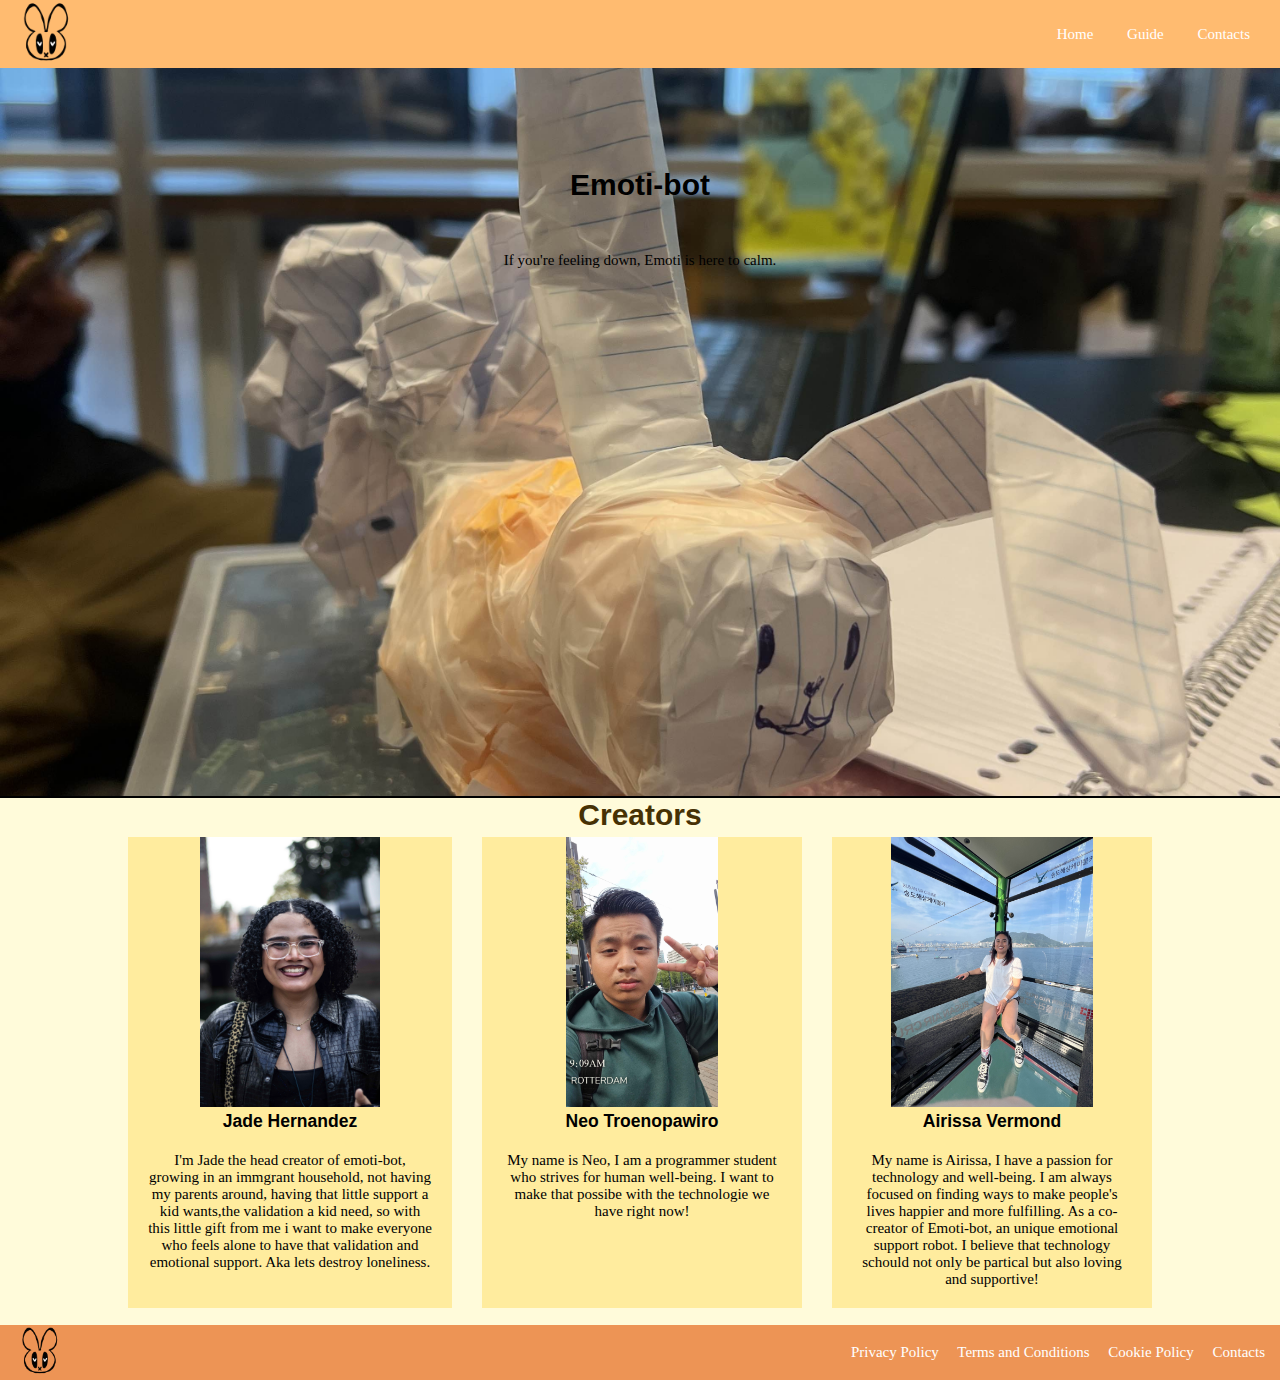
==== index.html @ bec4d9c9 "bestanden toegevoegd" ====
<!DOCTYPE html>
<html lang="en">

<head>
    <meta charset="UTF-8">
    <meta name="viewport" content="width=device-width, initial-scale=1.0">
    <title>Emoti-bot</title>
    <link rel="stylesheet" href="./CSS/style.css">

</head>

<body>
    <nav>
        <div class="logo">
            <img src="img/logo.png" alt="logo">
        </div>
        <div class="links">
            <a href="index.html">Home</a>
            <a href="guide.html">Guide</a>
            <a href="contacts.html">Contacts</a>
        </div>
    </nav>

    <header id="header-index">
        <h1> Emoti-bot </h1>
        <p> If you're feeling down, Emoti is here to calm. </p>
    </header>

    <main>

        <h2> Creators</h2>

        <section class="creators">

            <div class="articles">
                <div class="creator-img">
                    <img src="img/Jade.jpg" alt="Jade">
                </div>
                <div class="creator-h3">
                    <h3>Jade Hernandez</h3>
                </div>
                <div class="ceator-p">
                    <p>
                        I'm Jade the head creator of emoti-bot, growing in an immgrant household, not having my parents
                        around, having that little support a kid wants,the validation a kid need, so with this little
                        gift from
                        me i want to make everyone who feels alone to have that validation and emotional support. Aka
                        lets destroy loneliness.
                    </p>
                </div>
            </div>


            <div class="articles">

                <div class="creator-img">
                    <img src="img/Neo2.jpg" alt="Neo">
                </div>
                <div class="creator-h3">
                    <h3> Neo Troenopawiro</h3>
                </div>
                <div class="ceator-p">
                    <p> My name is Neo, I am a programmer student who strives for human well-being. I want to make that
                        possibe
                        with
                        the technologie we have right now!
                    </p>
                </div>

            </div>

            <div class="articles">
                <div class="creator-img">
                    <img src="img/Airissa-foto.jpg" alt="Airissa">
                </div>
                <div class="creator-h3">
                    <h3> Airissa Vermond</h3>
                </div>
                <div class="ceator-p">
                    <p> My name is Airissa, I have a passion for technology and well-being. I am always focused on
                        finding
                        ways
                        to
                        make people's lives happier and more fulfilling. As a co-creator of Emoti-bot, an unique
                        emotional
                        support
                        robot. I believe that technology schould not only be partical but also loving and supportive!
                    </p>
                </div>
            </div>
        </section>

    </main>
    <br> <!--  kan met padding of margin -->
    <footer>
        <div class="logo">
            <img src="img/logo.png" alt="logo">
        </div>
        <div class="links">
            <a href="privacy">Privacy Policy</a>
            <a href="Terms">Terms and Conditions</a>
            <a href="cookie">Cookie Policy</a>
            <a href="contacts">Contacts</a>
        </div>


    </footer>
</body>

</html>
---- CSS/style.css ----
@import url('https://fonts.googleapis.com/css2?family=Lilita+One&display=swap');

* {
    /* outline: 2px solid red; */
    margin: 0px;
    /* padding: 0; */
    box-sizing: border-box;
}

html {
    font-size: 15px;
}

body {
    background-color: #FFFBDA;
}

nav {
    /* img {} */
    display: flex;
}

.logo {
    flex: 1;
    margin-left: 15px;
}

nav img {
    width: 5vw;
}

nav a {
    text-decoration: none;
    color: white;
    margin: 0 30px 0 0;
}

.links {
    align-content: center;
}

h1,
h2,
h3 {
    font-family: lalita system-ui, -apple-system, BlinkMacSystemFont, 'Segoe UI', Roboto, Oxygen, Ubuntu, Cantarell, 'Open Sans', 'Helvetica Neue', sans-serif;
}

h2 {
    display: flex;
    justify-content: center;
    margin-bottom: 5px;
}

#set-up {
    display: flex;
    justify-content: center;
    /* border-bottom: 2px solid black; */
}

nav {
    background-color: #FFBB70;
}

#header-index {
    display: flex;
    flex-direction: column;
    align-items: center;
    gap: 50px;
    padding: 100px 200px;
    border-bottom: 2px solid black;
    min-height: calc(90vh - 80px);
    background-image: url(../img/prototyope.jpg);
    background-repeat: no-repeat;
    background-size: cover;
    background-position: center;
    /* max-height: 50vh;
    max-width: 80vw ; */
}
#header-thankyou {
    display: flex;
    flex-direction: column;
    align-items: center;
    gap: 50px;
    padding: 100px 200px;
    border-bottom: 2px solid black;
    min-height: calc(90vh - 80px);
    background-image: url(../img/robot2.jpg);
    background-repeat: no-repeat;
    background-size: cover;
    background-position: center;
}

#header-guide {
    display: flex;
    flex-direction: column;
    align-items: center;
    gap: 50px;
    padding: 100px 200px;
    border-bottom: 2px solid black;
    min-height: calc(80vh - 80px);
    background-image: url(../img/storybord.jpg);
    background-repeat: no-repeat;
    background-size: cover;
    background-position: center;
}

#header-contacts {
    background-color: #FFEC9E;
    display: flex;
    flex-direction: column;
    align-items: center;
    gap: 50px;
    padding: 100px 200px;
    border-bottom: 2px solid black;
    min-height: calc(5vh - 50px);
    background-image: url(../img/logo.png);
    background-repeat: no-repeat;
    background-size: cover;
    background-position: center;
}

.creators {
    display: flex;
    width: 80vw;
    margin: 0 auto;
    text-align: center;
    gap: 30px;
}

.articles {
    min-width: 25vw;
    background-color: #FFEC9E;
}

.ceator-p {
    padding: 20px;
}

main {
    display: flex;
    flex-direction: column;
}

main img {
    width: 100%;
    height: 30vh;
    object-fit: contain
}

footer {
    background-color: #ED9455;
    display: flex;
}

footer img {
    width: 4vw;
}

footer a {
    margin-right: 15px;
    text-decoration: none;
    color: white;

}

/* CSS jade form*/
h2 {
    font-size: 2rem;
    color: rgb(70, 49, 4);
}

input,
select {
    padding: 0.6vh 3vw;
    font-size: 1rem;
    text-align: left;
    margin-left: 0;
}

select {
    padding: 0.6vh 3vw;
    font-size: 1rem;
}

.form-header {
    display: flex;
    flex-direction: column;
    justify-content: center;
    align-items: center;
    padding: 10vh 0 10vh 0;
}

form {
    display: flex;
    flex-direction: column;
    align-items: center;
}

.form {
    display: flex;
    flex-direction: column;
    min-width: 60vw;
    margin: 4vh 0 8vh 0;
}

.form-row {
    display: flex;
    gap: 0.5vw;
    margin-top: 1vh;
    align-content: stretch;
}

.form-row-email {
    display: flex;
    flex-direction: column;
}

.form-column-last {
    display: flex;
    flex-direction: column;
    align-items: start;
    gap: 1vh;
    margin-top: 1vh;
}

.form-column {
    display: flex;
    flex-direction: column;
    align-items: stretch;
    flex-grow: calc(1);
    gap: 1vh;
}

#message {
    padding-bottom: 10vh;
}

.form-button {
    display: flex; 
    align-self: center;
    margin: 3vh 0;
}

#form-button {
    padding: 1vh 20vw;
    color: rgb(21, 8, 41);
    border: solid;
    border-color: rgb(178, 104, 54);
    border-width: 2px;
    border-radius: 6px;
    background-color: transparent;
}

.form-button:hover {
    background-color: rgb(218, 139, 30);
    color: rgb(22, 13, 2);
    border: solid;
    border-color: transparent;
    border-width: 2px;
    border-radius: 6px;
    cursor: pointer;
}

/* @media jade */

@media (width <=800px) {

    .form {

        min-width: 90vw;

    }

    .form-row {
        display: flex;
        flex-direction: column;
        gap: 0.5vw;
        justify-content: space-between;
        margin-top: 1vh;

    }

    .header-p {
        max-width: 60vh;
    }


}

@media (orientation: portrait) {


    .form {

        min-width: 90vw;

    }

    .form-row {
        display: flex;
        flex-direction: column;
        gap: 0.5vw;
        justify-content: space-between;
        margin-top: 1vh;

    }

    .header-p {
        max-width: 60vh;
    }

}
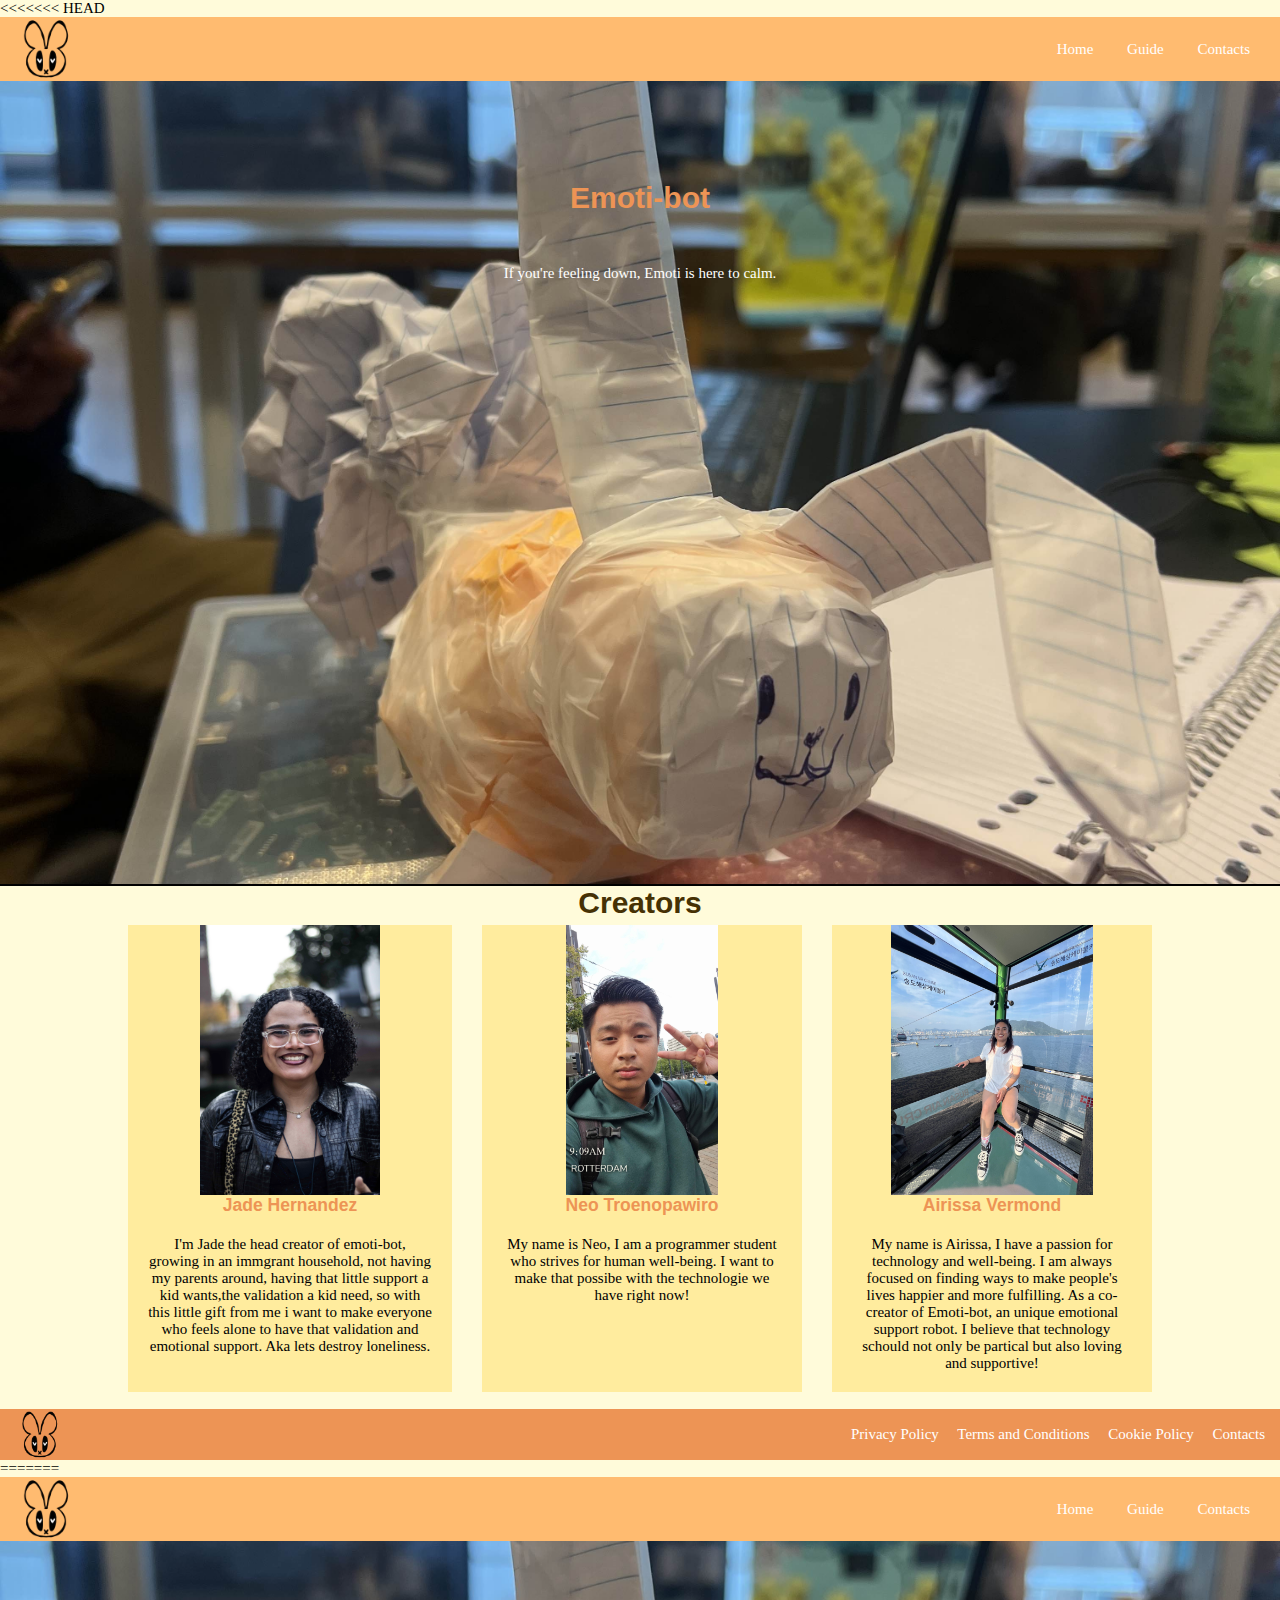
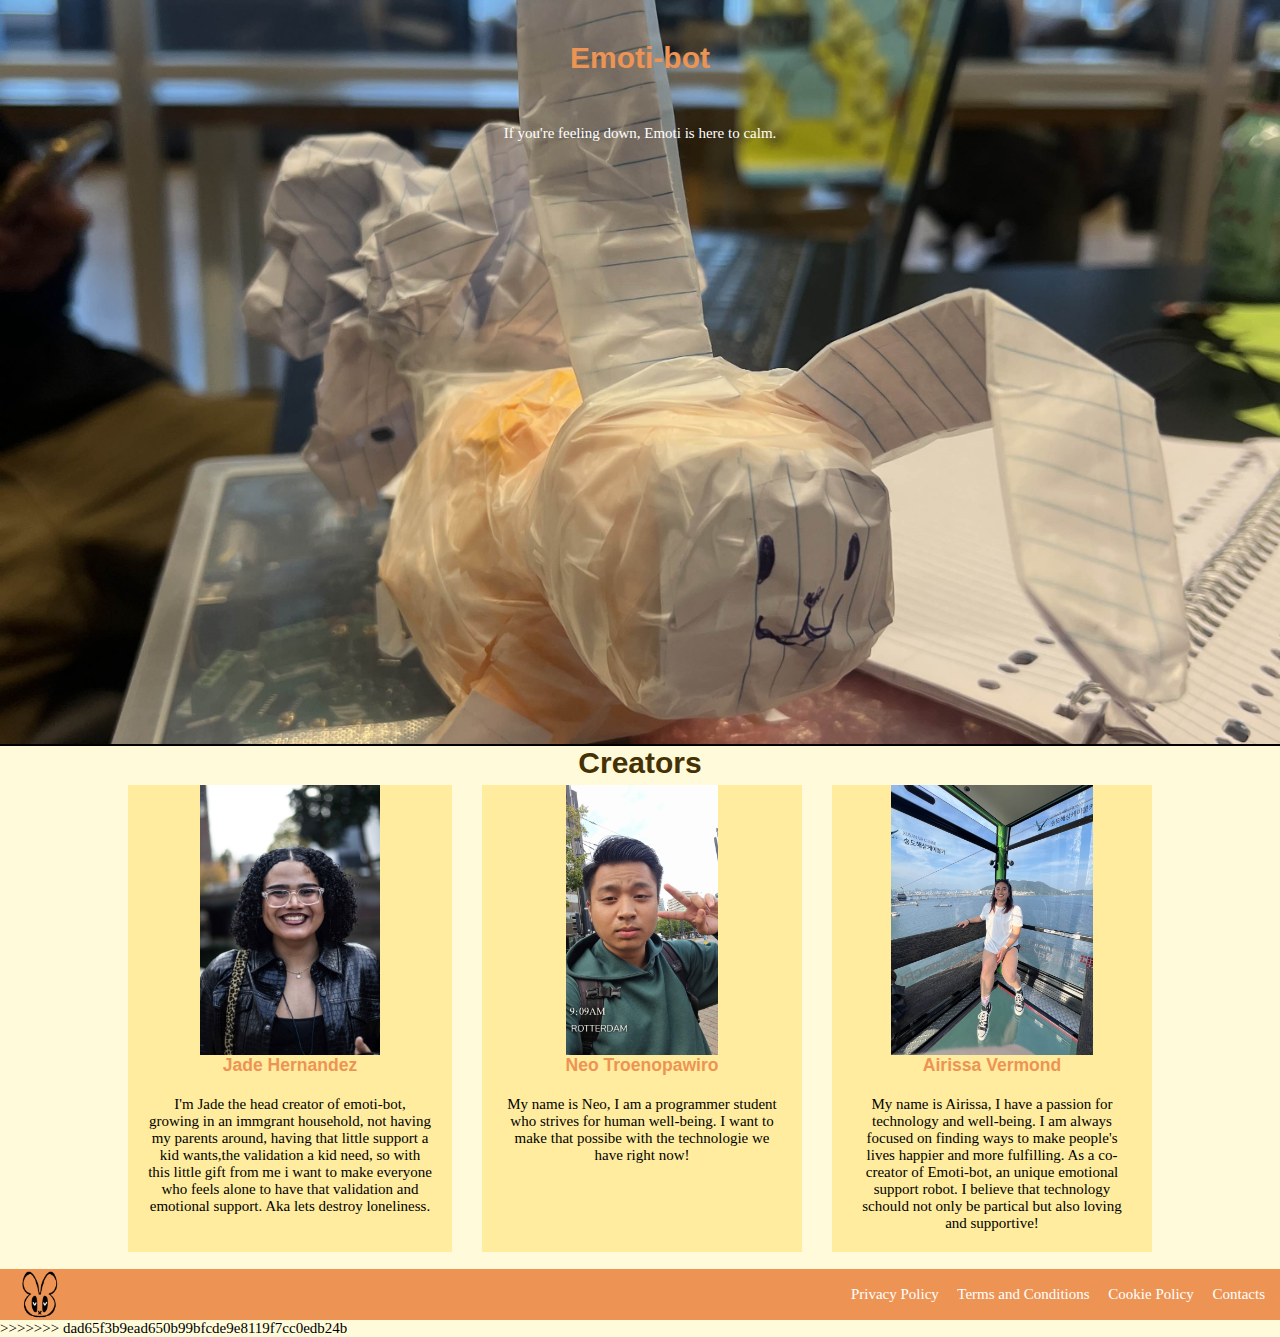
==== commit 8a9ccefc: "bestanden toegevoegd" ====
--- a/index.html
+++ b/index.html
@@ -1,3 +1,4 @@
+<<<<<<< HEAD
 <!DOCTYPE html>
 <html lang="en">
 
@@ -107,4 +108,115 @@
     </footer>
 </body>
 
+=======
+<!DOCTYPE html>
+<html lang="en">
+
+<head>
+    <meta charset="UTF-8">
+    <meta name="viewport" content="width=device-width, initial-scale=1.0">
+    <title>Emoti-bot</title>
+    <link rel="stylesheet" href="./CSS/style.css">
+
+</head>
+
+<body>
+    <nav>
+        <div class="logo">
+            <img src="img/logo.png" alt="logo">
+        </div>
+        <div class="links">
+            <a href="index.html">Home</a>
+            <a href="guide.html">Guide</a>
+            <a href="contacts.html">Contacts</a>
+        </div>
+    </nav>
+
+    <header id="header-index">
+        <h1> Emoti-bot </h1>
+        <p> If you're feeling down, Emoti is here to calm. </p>
+    </header>
+
+    <main>
+
+        <h2> Creators</h2>
+
+        <section class="creators">
+
+            <div class="articles">
+                <div class="creator-img">
+                    <img src="img/Jade.jpg" alt="Jade">
+                </div>
+                <div class="creator-h3">
+                    <h3>Jade Hernandez</h3>
+                </div>
+                <div class="ceator-p">
+                    <p>
+                        I'm Jade the head creator of emoti-bot, growing in an immgrant household, not having my parents
+                        around, having that little support a kid wants,the validation a kid need, so with this little
+                        gift from
+                        me i want to make everyone who feels alone to have that validation and emotional support. Aka
+                        lets destroy loneliness.
+                    </p>
+                </div>
+            </div>
+
+
+            <div class="articles">
+
+                <div class="creator-img">
+                    <img src="img/Neo2.jpg" alt="Neo">
+                </div>
+                <div class="creator-h3">
+                    <h3> Neo Troenopawiro</h3>
+                </div>
+                <div class="ceator-p">
+                    <p> My name is Neo, I am a programmer student who strives for human well-being. I want to make that
+                        possibe
+                        with
+                        the technologie we have right now!
+                    </p>
+                </div>
+
+            </div>
+
+            <div class="articles">
+                <div class="creator-img">
+                    <img src="img/Airissa-foto.jpg" alt="Airissa">
+                </div>
+                <div class="creator-h3">
+                    <h3> Airissa Vermond</h3>
+                </div>
+                <div class="ceator-p">
+                    <p> My name is Airissa, I have a passion for technology and well-being. I am always focused on
+                        finding
+                        ways
+                        to
+                        make people's lives happier and more fulfilling. As a co-creator of Emoti-bot, an unique
+                        emotional
+                        support
+                        robot. I believe that technology schould not only be partical but also loving and supportive!
+                    </p>
+                </div>
+            </div>
+        </section>
+
+    </main>
+    <br> <!--  kan met padding of margin -->
+    <footer>
+        <div class="logo">
+            <img src="img/logo.png" alt="logo">
+        </div>
+        <div class="links">
+            <a href="privacy">Privacy Policy</a>
+            <a href="Terms">Terms and Conditions</a>
+            <a href="cookie">Cookie Policy</a>
+            <a href="contacts">Contacts</a>
+        </div>
+
+
+    </footer>
+</body>
+
+>>>>>>> dad65f3b9ead650b99bfcde9e8119f7cc0edb24b
 </html>--- a/CSS/style.css
+++ b/CSS/style.css
@@ -1,312 +1,315 @@
-@import url('https://fonts.googleapis.com/css2?family=Lilita+One&display=swap');
-
-* {
-    /* outline: 2px solid red; */
-    margin: 0px;
-    /* padding: 0; */
-    box-sizing: border-box;
-}
-
-html {
-    font-size: 15px;
-}
-
-body {
-    background-color: #FFFBDA;
-}
-
-nav {
-    /* img {} */
-    display: flex;
-}
-
-.logo {
-    flex: 1;
-    margin-left: 15px;
-}
-
-nav img {
-    width: 5vw;
-}
-
-nav a {
-    text-decoration: none;
-    color: white;
-    margin: 0 30px 0 0;
-}
-
-.links {
-    align-content: center;
-}
-
-h1,
-h2,
-h3 {
-    font-family: lalita system-ui, -apple-system, BlinkMacSystemFont, 'Segoe UI', Roboto, Oxygen, Ubuntu, Cantarell, 'Open Sans', 'Helvetica Neue', sans-serif;
-}
-
-h2 {
-    display: flex;
-    justify-content: center;
-    margin-bottom: 5px;
-}
-
-#set-up {
-    display: flex;
-    justify-content: center;
-    /* border-bottom: 2px solid black; */
-}
-
-nav {
-    background-color: #FFBB70;
-}
-
-#header-index {
-    display: flex;
-    flex-direction: column;
-    align-items: center;
-    gap: 50px;
-    padding: 100px 200px;
-    border-bottom: 2px solid black;
-    min-height: calc(90vh - 80px);
-    background-image: url(../img/prototyope.jpg);
-    background-repeat: no-repeat;
-    background-size: cover;
-    background-position: center;
-    /* max-height: 50vh;
-    max-width: 80vw ; */
-}
-#header-thankyou {
-    display: flex;
-    flex-direction: column;
-    align-items: center;
-    gap: 50px;
-    padding: 100px 200px;
-    border-bottom: 2px solid black;
-    min-height: calc(90vh - 80px);
-    background-image: url(../img/robot2.jpg);
-    background-repeat: no-repeat;
-    background-size: cover;
-    background-position: center;
-}
-
-#header-guide {
-    display: flex;
-    flex-direction: column;
-    align-items: center;
-    gap: 50px;
-    padding: 100px 200px;
-    border-bottom: 2px solid black;
-    min-height: calc(80vh - 80px);
-    background-image: url(../img/storybord.jpg);
-    background-repeat: no-repeat;
-    background-size: cover;
-    background-position: center;
-}
-
-#header-contacts {
-    background-color: #FFEC9E;
-    display: flex;
-    flex-direction: column;
-    align-items: center;
-    gap: 50px;
-    padding: 100px 200px;
-    border-bottom: 2px solid black;
-    min-height: calc(5vh - 50px);
-    background-image: url(../img/logo.png);
-    background-repeat: no-repeat;
-    background-size: cover;
-    background-position: center;
-}
-
-.creators {
-    display: flex;
-    width: 80vw;
-    margin: 0 auto;
-    text-align: center;
-    gap: 30px;
-}
-
-.articles {
-    min-width: 25vw;
-    background-color: #FFEC9E;
-}
-
-.ceator-p {
-    padding: 20px;
-}
-
-main {
-    display: flex;
-    flex-direction: column;
-}
-
-main img {
-    width: 100%;
-    height: 30vh;
-    object-fit: contain
-}
-
-footer {
-    background-color: #ED9455;
-    display: flex;
-}
-
-footer img {
-    width: 4vw;
-}
-
-footer a {
-    margin-right: 15px;
-    text-decoration: none;
-    color: white;
-
-}
-
-/* CSS jade form*/
-h2 {
-    font-size: 2rem;
-    color: rgb(70, 49, 4);
-}
-
-input,
-select {
-    padding: 0.6vh 3vw;
-    font-size: 1rem;
-    text-align: left;
-    margin-left: 0;
-}
-
-select {
-    padding: 0.6vh 3vw;
-    font-size: 1rem;
-}
-
-.form-header {
-    display: flex;
-    flex-direction: column;
-    justify-content: center;
-    align-items: center;
-    padding: 10vh 0 10vh 0;
-}
-
-form {
-    display: flex;
-    flex-direction: column;
-    align-items: center;
-}
-
-.form {
-    display: flex;
-    flex-direction: column;
-    min-width: 60vw;
-    margin: 4vh 0 8vh 0;
-}
-
-.form-row {
-    display: flex;
-    gap: 0.5vw;
-    margin-top: 1vh;
-    align-content: stretch;
-}
-
-.form-row-email {
-    display: flex;
-    flex-direction: column;
-}
-
-.form-column-last {
-    display: flex;
-    flex-direction: column;
-    align-items: start;
-    gap: 1vh;
-    margin-top: 1vh;
-}
-
-.form-column {
-    display: flex;
-    flex-direction: column;
-    align-items: stretch;
-    flex-grow: calc(1);
-    gap: 1vh;
-}
-
-#message {
-    padding-bottom: 10vh;
-}
-
-.form-button {
-    display: flex; 
-    align-self: center;
-    margin: 3vh 0;
-}
-
-#form-button {
-    padding: 1vh 20vw;
-    color: rgb(21, 8, 41);
-    border: solid;
-    border-color: rgb(178, 104, 54);
-    border-width: 2px;
-    border-radius: 6px;
-    background-color: transparent;
-}
-
-.form-button:hover {
-    background-color: rgb(218, 139, 30);
-    color: rgb(22, 13, 2);
-    border: solid;
-    border-color: transparent;
-    border-width: 2px;
-    border-radius: 6px;
-    cursor: pointer;
-}
-
-/* @media jade */
-
-@media (width <=800px) {
-
-    .form {
-
-        min-width: 90vw;
-
-    }
-
-    .form-row {
-        display: flex;
-        flex-direction: column;
-        gap: 0.5vw;
-        justify-content: space-between;
-        margin-top: 1vh;
-
-    }
-
-    .header-p {
-        max-width: 60vh;
-    }
-
-
-}
-
-@media (orientation: portrait) {
-
-
-    .form {
-
-        min-width: 90vw;
-
-    }
-
-    .form-row {
-        display: flex;
-        flex-direction: column;
-        gap: 0.5vw;
-        justify-content: space-between;
-        margin-top: 1vh;
-
-    }
-
-    .header-p {
-        max-width: 60vh;
-    }
-
+
+* {
+    /* outline: 2px solid red; */
+    margin: 0px;
+    /* padding: 0; */
+    box-sizing: border-box;
+}
+
+html {
+    font-size: 15px;
+}
+
+body {
+    background-color: #FFFBDA;
+}
+
+nav {
+    /* img {} */
+    display: flex;
+}
+
+.logo {
+    flex: 1;
+    margin-left: 15px;
+}
+
+nav img {
+    width: 5vw;
+}
+
+nav a {
+    text-decoration: none;
+    color: white;
+    margin: 0 30px 0 0;
+}
+
+.links {
+    align-content: center;
+}
+
+h1,
+h2,
+h3 {
+    color: #ED9455;
+    font-family:'Trebuchet MS', 'Lucida Sans Unicode', 'Lucida Grande', 'Lucida Sans', Arial, sans-serif;
+}
+
+h2 {
+    display: flex;
+    justify-content: center;
+    margin-bottom: 5px;
+}
+
+
+#set-up {
+    display: flex;
+    justify-content: center;
+    /* border-bottom: 2px solid black; */
+}
+
+nav {
+    background-color: #FFBB70;
+}
+
+#header-index {
+    display: flex;
+    color: white;
+    flex-direction: column;
+    align-items: center;
+    gap: 50px;
+    padding: 100px 200px;
+    border-bottom: 2px solid black;
+    min-height: calc(90vh - 5px);
+    background-image: url(../img/prototyope.jpg);
+    background-repeat: no-repeat;
+    background-size: cover;
+    background-position: center;
+    /* max-height: 50vh;
+    max-width: 80vw ; */
+}
+#header-thankyou {
+    display: flex;
+    flex-direction: column;
+    align-items: center;
+    gap: 50px;
+    padding: 100px 200px;
+    border-bottom: 2px solid black;
+    min-height: calc(90vh - 80px);
+    background-image: url(../img/robot2.jpg);
+    background-repeat: no-repeat;
+    background-size: cover;
+    background-position: center;
+}
+
+#header-guide {
+    display: flex;
+    flex-direction: column;
+    align-items: center;
+    gap: 50px;
+    padding: 100px 200px;
+    border-bottom: 2px solid black;
+    min-height: calc(80vh - 80px);
+    background-image: url(../img/storybord.jpg);
+    background-repeat: no-repeat;
+    background-size: cover;
+    background-position: center;
+}
+
+#header-contacts {
+    background-color: #FFEC9E;
+    display: flex;
+    flex-direction: column;
+    align-items: center;
+    gap: 50px;
+    padding: 100px 200px;
+    border-bottom: 2px solid black;
+    min-height: calc(5vh - 50px);
+    background-image: url(../img/logo.png);
+    background-repeat: no-repeat;
+    background-size: cover;
+    background-position: center;
+}
+
+.creators {
+    display: flex;
+    width: 80vw;
+    margin: 0 auto;
+    text-align: center;
+    gap: 30px;
+}
+
+.articles {
+    min-width: 25vw;
+    background-color: #FFEC9E;
+}
+
+.ceator-p {
+    padding: 20px;
+}
+
+main {
+    display: flex;
+    flex-direction: column;
+}
+
+main img {
+    width: 100%;
+    height: 30vh;
+    object-fit: contain
+}
+
+footer {
+    background-color: #ED9455;
+    display: flex;
+}
+
+footer img {
+    width: 4vw;
+}
+
+footer a {
+    margin-right: 15px;
+    text-decoration: none;
+    color: white;
+
+}
+
+/* CSS jade form*/
+h2 {
+    font-size: 2rem;
+    color: rgb(70, 49, 4);
+}
+
+input,
+select {
+    padding: 0.6vh 3vw;
+    font-size: 1rem;
+    text-align: left;
+    margin-left: 0;
+}
+
+select {
+    padding: 0.6vh 3vw;
+    font-size: 1rem;
+}
+
+.form-header {
+    display: flex;
+    flex-direction: column;
+    justify-content: center;
+    align-items: center;
+    padding: 10vh 0 10vh 0;
+}
+
+form {
+    display: flex;
+    flex-direction: column;
+    align-items: center;
+}
+
+.form {
+    display: flex;
+    flex-direction: column;
+    min-width: 60vw;
+    margin: 4vh 0 8vh 0;
+}
+
+.form-row {
+    display: flex;
+    gap: 0.5vw;
+    margin-top: 1vh;
+    align-content: stretch;
+}
+
+.form-row-email {
+    display: flex;
+    flex-direction: column;
+}
+
+.form-column-last {
+    display: flex;
+    flex-direction: column;
+    align-items: start;
+    gap: 1vh;
+    margin-top: 1vh;
+}
+
+.form-column {
+    display: flex;
+    flex-direction: column;
+    align-items: stretch;
+    flex-grow: calc(1);
+    gap: 1vh;
+}
+
+#message {
+    padding-bottom: 10vh;
+}
+
+.form-button {
+    display: flex; 
+    display: flex; 
+    align-self: center;
+    margin: 3vh 0;
+}
+
+#form-button {
+    padding: 1vh 20vw;
+    color: rgb(21, 8, 41);
+    border: solid;
+    border-color: rgb(178, 104, 54);
+    border-width: 2px;
+    border-radius: 6px;
+    background-color: transparent;
+}
+
+.form-button:hover {
+    background-color: rgb(218, 139, 30);
+    color: rgb(22, 13, 2);
+    border: solid;
+    border-color: transparent;
+    border-width: 2px;
+    border-radius: 6px;
+    cursor: pointer;
+}
+
+/* @media jade */
+
+@media (width <=800px) {
+
+    .form {
+        min-width: 90vw;
+
+    }
+
+    .form-row {
+        display: flex;
+        flex-direction: column;
+        gap: 0.5vw;
+        justify-content: space-between;
+        margin-top: 1vh;
+
+    }
+
+    .header-p {
+        max-width: 60vh;
+
+    }
+
+
+}
+
+@media (orientation: portrait) {
+
+
+    .form {
+        min-width: 90vw;
+
+    }
+
+    .form-row {
+        display: flex;
+        flex-direction: column;
+        gap: 0.5vw;
+        justify-content: space-between;
+        margin-top: 1vh;
+
+    }
+
+    .header-p {
+        max-width: 60vh;
+
+    }
+
 }--- a/CSS/style.css
+++ b/CSS/style.css
@@ -1,312 +1,315 @@
-@import url('https://fonts.googleapis.com/css2?family=Lilita+One&display=swap');
-
-* {
-    /* outline: 2px solid red; */
-    margin: 0px;
-    /* padding: 0; */
-    box-sizing: border-box;
-}
-
-html {
-    font-size: 15px;
-}
-
-body {
-    background-color: #FFFBDA;
-}
-
-nav {
-    /* img {} */
-    display: flex;
-}
-
-.logo {
-    flex: 1;
-    margin-left: 15px;
-}
-
-nav img {
-    width: 5vw;
-}
-
-nav a {
-    text-decoration: none;
-    color: white;
-    margin: 0 30px 0 0;
-}
-
-.links {
-    align-content: center;
-}
-
-h1,
-h2,
-h3 {
-    font-family: lalita system-ui, -apple-system, BlinkMacSystemFont, 'Segoe UI', Roboto, Oxygen, Ubuntu, Cantarell, 'Open Sans', 'Helvetica Neue', sans-serif;
-}
-
-h2 {
-    display: flex;
-    justify-content: center;
-    margin-bottom: 5px;
-}
-
-#set-up {
-    display: flex;
-    justify-content: center;
-    /* border-bottom: 2px solid black; */
-}
-
-nav {
-    background-color: #FFBB70;
-}
-
-#header-index {
-    display: flex;
-    flex-direction: column;
-    align-items: center;
-    gap: 50px;
-    padding: 100px 200px;
-    border-bottom: 2px solid black;
-    min-height: calc(90vh - 80px);
-    background-image: url(../img/prototyope.jpg);
-    background-repeat: no-repeat;
-    background-size: cover;
-    background-position: center;
-    /* max-height: 50vh;
-    max-width: 80vw ; */
-}
-#header-thankyou {
-    display: flex;
-    flex-direction: column;
-    align-items: center;
-    gap: 50px;
-    padding: 100px 200px;
-    border-bottom: 2px solid black;
-    min-height: calc(90vh - 80px);
-    background-image: url(../img/robot2.jpg);
-    background-repeat: no-repeat;
-    background-size: cover;
-    background-position: center;
-}
-
-#header-guide {
-    display: flex;
-    flex-direction: column;
-    align-items: center;
-    gap: 50px;
-    padding: 100px 200px;
-    border-bottom: 2px solid black;
-    min-height: calc(80vh - 80px);
-    background-image: url(../img/storybord.jpg);
-    background-repeat: no-repeat;
-    background-size: cover;
-    background-position: center;
-}
-
-#header-contacts {
-    background-color: #FFEC9E;
-    display: flex;
-    flex-direction: column;
-    align-items: center;
-    gap: 50px;
-    padding: 100px 200px;
-    border-bottom: 2px solid black;
-    min-height: calc(5vh - 50px);
-    background-image: url(../img/logo.png);
-    background-repeat: no-repeat;
-    background-size: cover;
-    background-position: center;
-}
-
-.creators {
-    display: flex;
-    width: 80vw;
-    margin: 0 auto;
-    text-align: center;
-    gap: 30px;
-}
-
-.articles {
-    min-width: 25vw;
-    background-color: #FFEC9E;
-}
-
-.ceator-p {
-    padding: 20px;
-}
-
-main {
-    display: flex;
-    flex-direction: column;
-}
-
-main img {
-    width: 100%;
-    height: 30vh;
-    object-fit: contain
-}
-
-footer {
-    background-color: #ED9455;
-    display: flex;
-}
-
-footer img {
-    width: 4vw;
-}
-
-footer a {
-    margin-right: 15px;
-    text-decoration: none;
-    color: white;
-
-}
-
-/* CSS jade form*/
-h2 {
-    font-size: 2rem;
-    color: rgb(70, 49, 4);
-}
-
-input,
-select {
-    padding: 0.6vh 3vw;
-    font-size: 1rem;
-    text-align: left;
-    margin-left: 0;
-}
-
-select {
-    padding: 0.6vh 3vw;
-    font-size: 1rem;
-}
-
-.form-header {
-    display: flex;
-    flex-direction: column;
-    justify-content: center;
-    align-items: center;
-    padding: 10vh 0 10vh 0;
-}
-
-form {
-    display: flex;
-    flex-direction: column;
-    align-items: center;
-}
-
-.form {
-    display: flex;
-    flex-direction: column;
-    min-width: 60vw;
-    margin: 4vh 0 8vh 0;
-}
-
-.form-row {
-    display: flex;
-    gap: 0.5vw;
-    margin-top: 1vh;
-    align-content: stretch;
-}
-
-.form-row-email {
-    display: flex;
-    flex-direction: column;
-}
-
-.form-column-last {
-    display: flex;
-    flex-direction: column;
-    align-items: start;
-    gap: 1vh;
-    margin-top: 1vh;
-}
-
-.form-column {
-    display: flex;
-    flex-direction: column;
-    align-items: stretch;
-    flex-grow: calc(1);
-    gap: 1vh;
-}
-
-#message {
-    padding-bottom: 10vh;
-}
-
-.form-button {
-    display: flex; 
-    align-self: center;
-    margin: 3vh 0;
-}
-
-#form-button {
-    padding: 1vh 20vw;
-    color: rgb(21, 8, 41);
-    border: solid;
-    border-color: rgb(178, 104, 54);
-    border-width: 2px;
-    border-radius: 6px;
-    background-color: transparent;
-}
-
-.form-button:hover {
-    background-color: rgb(218, 139, 30);
-    color: rgb(22, 13, 2);
-    border: solid;
-    border-color: transparent;
-    border-width: 2px;
-    border-radius: 6px;
-    cursor: pointer;
-}
-
-/* @media jade */
-
-@media (width <=800px) {
-
-    .form {
-
-        min-width: 90vw;
-
-    }
-
-    .form-row {
-        display: flex;
-        flex-direction: column;
-        gap: 0.5vw;
-        justify-content: space-between;
-        margin-top: 1vh;
-
-    }
-
-    .header-p {
-        max-width: 60vh;
-    }
-
-
-}
-
-@media (orientation: portrait) {
-
-
-    .form {
-
-        min-width: 90vw;
-
-    }
-
-    .form-row {
-        display: flex;
-        flex-direction: column;
-        gap: 0.5vw;
-        justify-content: space-between;
-        margin-top: 1vh;
-
-    }
-
-    .header-p {
-        max-width: 60vh;
-    }
-
+
+* {
+    /* outline: 2px solid red; */
+    margin: 0px;
+    /* padding: 0; */
+    box-sizing: border-box;
+}
+
+html {
+    font-size: 15px;
+}
+
+body {
+    background-color: #FFFBDA;
+}
+
+nav {
+    /* img {} */
+    display: flex;
+}
+
+.logo {
+    flex: 1;
+    margin-left: 15px;
+}
+
+nav img {
+    width: 5vw;
+}
+
+nav a {
+    text-decoration: none;
+    color: white;
+    margin: 0 30px 0 0;
+}
+
+.links {
+    align-content: center;
+}
+
+h1,
+h2,
+h3 {
+    color: #ED9455;
+    font-family:'Trebuchet MS', 'Lucida Sans Unicode', 'Lucida Grande', 'Lucida Sans', Arial, sans-serif;
+}
+
+h2 {
+    display: flex;
+    justify-content: center;
+    margin-bottom: 5px;
+}
+
+
+#set-up {
+    display: flex;
+    justify-content: center;
+    /* border-bottom: 2px solid black; */
+}
+
+nav {
+    background-color: #FFBB70;
+}
+
+#header-index {
+    display: flex;
+    color: white;
+    flex-direction: column;
+    align-items: center;
+    gap: 50px;
+    padding: 100px 200px;
+    border-bottom: 2px solid black;
+    min-height: calc(90vh - 5px);
+    background-image: url(../img/prototyope.jpg);
+    background-repeat: no-repeat;
+    background-size: cover;
+    background-position: center;
+    /* max-height: 50vh;
+    max-width: 80vw ; */
+}
+#header-thankyou {
+    display: flex;
+    flex-direction: column;
+    align-items: center;
+    gap: 50px;
+    padding: 100px 200px;
+    border-bottom: 2px solid black;
+    min-height: calc(90vh - 80px);
+    background-image: url(../img/robot2.jpg);
+    background-repeat: no-repeat;
+    background-size: cover;
+    background-position: center;
+}
+
+#header-guide {
+    display: flex;
+    flex-direction: column;
+    align-items: center;
+    gap: 50px;
+    padding: 100px 200px;
+    border-bottom: 2px solid black;
+    min-height: calc(80vh - 80px);
+    background-image: url(../img/storybord.jpg);
+    background-repeat: no-repeat;
+    background-size: cover;
+    background-position: center;
+}
+
+#header-contacts {
+    background-color: #FFEC9E;
+    display: flex;
+    flex-direction: column;
+    align-items: center;
+    gap: 50px;
+    padding: 100px 200px;
+    border-bottom: 2px solid black;
+    min-height: calc(5vh - 50px);
+    background-image: url(../img/logo.png);
+    background-repeat: no-repeat;
+    background-size: cover;
+    background-position: center;
+}
+
+.creators {
+    display: flex;
+    width: 80vw;
+    margin: 0 auto;
+    text-align: center;
+    gap: 30px;
+}
+
+.articles {
+    min-width: 25vw;
+    background-color: #FFEC9E;
+}
+
+.ceator-p {
+    padding: 20px;
+}
+
+main {
+    display: flex;
+    flex-direction: column;
+}
+
+main img {
+    width: 100%;
+    height: 30vh;
+    object-fit: contain
+}
+
+footer {
+    background-color: #ED9455;
+    display: flex;
+}
+
+footer img {
+    width: 4vw;
+}
+
+footer a {
+    margin-right: 15px;
+    text-decoration: none;
+    color: white;
+
+}
+
+/* CSS jade form*/
+h2 {
+    font-size: 2rem;
+    color: rgb(70, 49, 4);
+}
+
+input,
+select {
+    padding: 0.6vh 3vw;
+    font-size: 1rem;
+    text-align: left;
+    margin-left: 0;
+}
+
+select {
+    padding: 0.6vh 3vw;
+    font-size: 1rem;
+}
+
+.form-header {
+    display: flex;
+    flex-direction: column;
+    justify-content: center;
+    align-items: center;
+    padding: 10vh 0 10vh 0;
+}
+
+form {
+    display: flex;
+    flex-direction: column;
+    align-items: center;
+}
+
+.form {
+    display: flex;
+    flex-direction: column;
+    min-width: 60vw;
+    margin: 4vh 0 8vh 0;
+}
+
+.form-row {
+    display: flex;
+    gap: 0.5vw;
+    margin-top: 1vh;
+    align-content: stretch;
+}
+
+.form-row-email {
+    display: flex;
+    flex-direction: column;
+}
+
+.form-column-last {
+    display: flex;
+    flex-direction: column;
+    align-items: start;
+    gap: 1vh;
+    margin-top: 1vh;
+}
+
+.form-column {
+    display: flex;
+    flex-direction: column;
+    align-items: stretch;
+    flex-grow: calc(1);
+    gap: 1vh;
+}
+
+#message {
+    padding-bottom: 10vh;
+}
+
+.form-button {
+    display: flex; 
+    display: flex; 
+    align-self: center;
+    margin: 3vh 0;
+}
+
+#form-button {
+    padding: 1vh 20vw;
+    color: rgb(21, 8, 41);
+    border: solid;
+    border-color: rgb(178, 104, 54);
+    border-width: 2px;
+    border-radius: 6px;
+    background-color: transparent;
+}
+
+.form-button:hover {
+    background-color: rgb(218, 139, 30);
+    color: rgb(22, 13, 2);
+    border: solid;
+    border-color: transparent;
+    border-width: 2px;
+    border-radius: 6px;
+    cursor: pointer;
+}
+
+/* @media jade */
+
+@media (width <=800px) {
+
+    .form {
+        min-width: 90vw;
+
+    }
+
+    .form-row {
+        display: flex;
+        flex-direction: column;
+        gap: 0.5vw;
+        justify-content: space-between;
+        margin-top: 1vh;
+
+    }
+
+    .header-p {
+        max-width: 60vh;
+
+    }
+
+
+}
+
+@media (orientation: portrait) {
+
+
+    .form {
+        min-width: 90vw;
+
+    }
+
+    .form-row {
+        display: flex;
+        flex-direction: column;
+        gap: 0.5vw;
+        justify-content: space-between;
+        margin-top: 1vh;
+
+    }
+
+    .header-p {
+        max-width: 60vh;
+
+    }
+
 }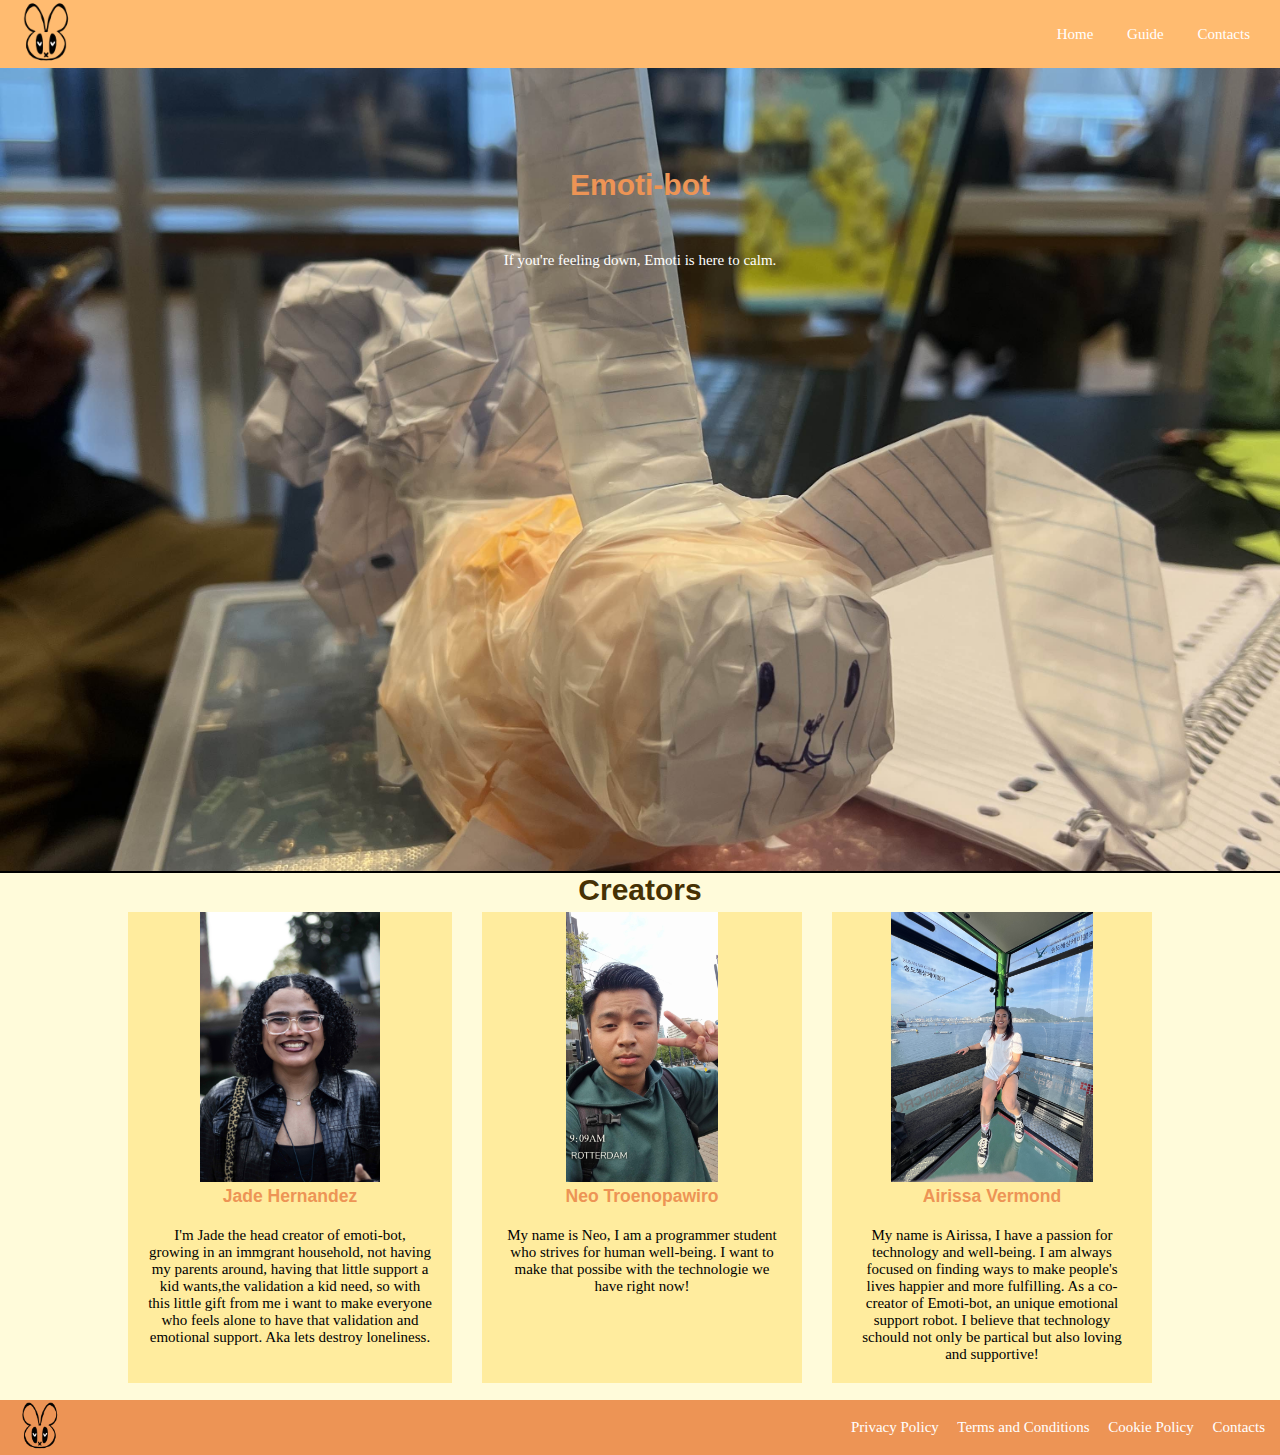
==== commit 9c510178: "betere update dan de vorige, is niet meer dubbel" ====
--- a/index.html
+++ b/index.html
@@ -1,4 +1,3 @@
-<<<<<<< HEAD
 <!DOCTYPE html>
 <html lang="en">
 
@@ -108,115 +107,4 @@
     </footer>
 </body>
 
-=======
-<!DOCTYPE html>
-<html lang="en">
-
-<head>
-    <meta charset="UTF-8">
-    <meta name="viewport" content="width=device-width, initial-scale=1.0">
-    <title>Emoti-bot</title>
-    <link rel="stylesheet" href="./CSS/style.css">
-
-</head>
-
-<body>
-    <nav>
-        <div class="logo">
-            <img src="img/logo.png" alt="logo">
-        </div>
-        <div class="links">
-            <a href="index.html">Home</a>
-            <a href="guide.html">Guide</a>
-            <a href="contacts.html">Contacts</a>
-        </div>
-    </nav>
-
-    <header id="header-index">
-        <h1> Emoti-bot </h1>
-        <p> If you're feeling down, Emoti is here to calm. </p>
-    </header>
-
-    <main>
-
-        <h2> Creators</h2>
-
-        <section class="creators">
-
-            <div class="articles">
-                <div class="creator-img">
-                    <img src="img/Jade.jpg" alt="Jade">
-                </div>
-                <div class="creator-h3">
-                    <h3>Jade Hernandez</h3>
-                </div>
-                <div class="ceator-p">
-                    <p>
-                        I'm Jade the head creator of emoti-bot, growing in an immgrant household, not having my parents
-                        around, having that little support a kid wants,the validation a kid need, so with this little
-                        gift from
-                        me i want to make everyone who feels alone to have that validation and emotional support. Aka
-                        lets destroy loneliness.
-                    </p>
-                </div>
-            </div>
-
-
-            <div class="articles">
-
-                <div class="creator-img">
-                    <img src="img/Neo2.jpg" alt="Neo">
-                </div>
-                <div class="creator-h3">
-                    <h3> Neo Troenopawiro</h3>
-                </div>
-                <div class="ceator-p">
-                    <p> My name is Neo, I am a programmer student who strives for human well-being. I want to make that
-                        possibe
-                        with
-                        the technologie we have right now!
-                    </p>
-                </div>
-
-            </div>
-
-            <div class="articles">
-                <div class="creator-img">
-                    <img src="img/Airissa-foto.jpg" alt="Airissa">
-                </div>
-                <div class="creator-h3">
-                    <h3> Airissa Vermond</h3>
-                </div>
-                <div class="ceator-p">
-                    <p> My name is Airissa, I have a passion for technology and well-being. I am always focused on
-                        finding
-                        ways
-                        to
-                        make people's lives happier and more fulfilling. As a co-creator of Emoti-bot, an unique
-                        emotional
-                        support
-                        robot. I believe that technology schould not only be partical but also loving and supportive!
-                    </p>
-                </div>
-            </div>
-        </section>
-
-    </main>
-    <br> <!--  kan met padding of margin -->
-    <footer>
-        <div class="logo">
-            <img src="img/logo.png" alt="logo">
-        </div>
-        <div class="links">
-            <a href="privacy">Privacy Policy</a>
-            <a href="Terms">Terms and Conditions</a>
-            <a href="cookie">Cookie Policy</a>
-            <a href="contacts">Contacts</a>
-        </div>
-
-
-    </footer>
-</body>
-
->>>>>>> dad65f3b9ead650b99bfcde9e8119f7cc0edb24b
 </html>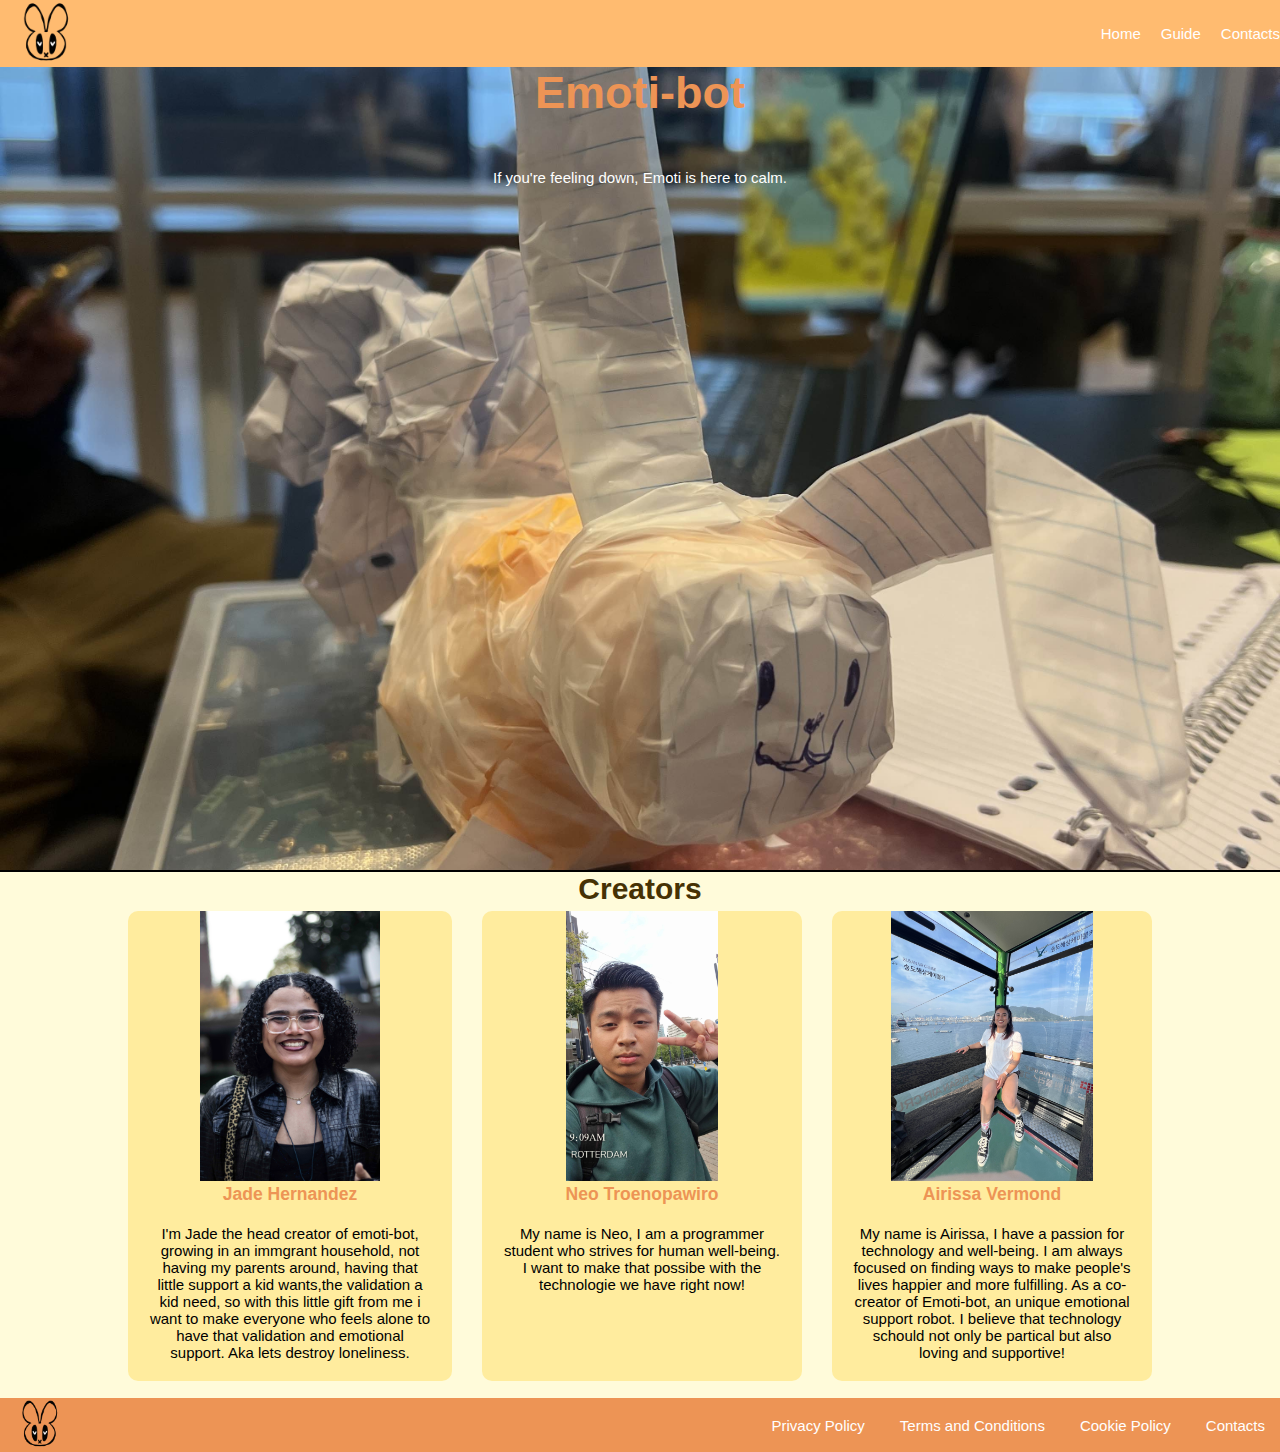
==== commit a7a2b23d: "responsive gemaakt" ====
--- a/index.html
+++ b/index.html
@@ -15,9 +15,15 @@
             <img src="img/logo.png" alt="logo">
         </div>
         <div class="links">
+            <div class="a-center">
             <a href="index.html">Home</a>
+            </div>
+            <div class="a-center">
             <a href="guide.html">Guide</a>
+            </div>
+            <div class="a-center">
             <a href="contacts.html">Contacts</a>
+            </div>
         </div>
     </nav>
 
--- a/CSS/style.css
+++ b/CSS/style.css
@@ -1,4 +1,3 @@
-
 * {
     /* outline: 2px solid red; */
     margin: 0px;
@@ -12,6 +11,7 @@
 
 body {
     background-color: #FFFBDA;
+    font-family: 'Nunito', sans-serif;
 }
 
 nav {
@@ -31,18 +31,95 @@
 nav a {
     text-decoration: none;
     color: white;
-    margin: 0 30px 0 0;
+}
+
+.a-center {
+    display: flex;
+    flex-wrap: no-wrap;
+    align-content: space-between;
 }
 
 .links {
+    display: flex;
+    justify-content: space-between;
     align-content: center;
+    align-items: center;
+    gap: 20px;
+
+}
+
+@media (width <=800px) {
+
+    .a-links {
+        display: flex;
+        align-self: center;
+    }
+
+    .logo {
+        align-content: center;
+        margin-top: 10px;
+    }
+
+    .a-center {
+        background-color: #d28d43;
+        border: 2px solid #a56b2d;
+        width: 100vw;
+        height: 4vh;
+        display: flex;
+        justify-content: center;
+
+
+    }
+
+    nav {
+        img {
+            width: 20vw;
+            justify-content: center;
+        }
+
+        /* a {
+            background-color: #db630c;
+            width: 70vw;
+            } */
+        height: 60vw;
+        display: flex;
+        flex-direction: column;
+        align-items: center;
+        font-size: 2rem;
+    }
+
+    .links {
+        /* gap: 15px; */
+        display: flex;
+        flex-direction: column;
+        align-items: center;
+
+    }
+
+    header {
+       
+        display: flex;
+        /* align-items: stretch; */
+        justify-content: center;
+    }
+  
+
+}
+
+h1 {
+    font-size: 3rem;
+}
+
+h2,
+h3 {
+    font-size: 2, 5rem;
 }
 
 h1,
 h2,
 h3 {
     color: #ED9455;
-    font-family:'Trebuchet MS', 'Lucida Sans Unicode', 'Lucida Grande', 'Lucida Sans', Arial, sans-serif;
+    font-family: 'Poppins', sans-serif;
 }
 
 h2 {
@@ -68,7 +145,8 @@
     flex-direction: column;
     align-items: center;
     gap: 50px;
-    padding: 100px 200px;
+    align-content: center;
+    /* padding: 100px 200px; */
     border-bottom: 2px solid black;
     min-height: calc(90vh - 5px);
     background-image: url(../img/prototyope.jpg);
@@ -78,12 +156,13 @@
     /* max-height: 50vh;
     max-width: 80vw ; */
 }
+
 #header-thankyou {
     display: flex;
     flex-direction: column;
     align-items: center;
     gap: 50px;
-    padding: 100px 200px;
+    /* padding: 100px 200px; */
     border-bottom: 2px solid black;
     min-height: calc(90vh - 80px);
     background-image: url(../img/robot2.jpg);
@@ -107,6 +186,10 @@
 }
 
 #header-contacts {
+    p {
+        color: #ED9455;
+    }
+
     background-color: #FFEC9E;
     display: flex;
     flex-direction: column;
@@ -127,17 +210,69 @@
     margin: 0 auto;
     text-align: center;
     gap: 30px;
+
+}
+
+@media (max-width: 768px) {
+    .creators {
+        flex-direction: column;
+        align-items: center;
+        width: 90vw;
+    }
 }
 
 .articles {
     min-width: 25vw;
     background-color: #FFEC9E;
+
+}
+
+article img {
+    border-radius: 5px;
 }
 
 .ceator-p {
     padding: 20px;
 }
 
+/*  transition  */
+.articles {
+    min-width: 25vw;
+    background-color: #FFEC9E;
+    transition: transform 0.3s ease, box-shadow 0.3s ease;
+    /* Voeg een zachte randradius toe */
+    border-radius: 10px;
+}
+
+/* Hover-effect op creators */
+.articles:hover {
+    transform: scale(1.05);
+    /* Vergroot lichtjes bij hover */
+    box-shadow: 0 4px 15px rgba(0, 0, 0, 0.2);
+    /* Voeg schaduw toe */
+}
+
+/* Extra styling voor afbeelding bij hover */
+.articles:hover .creator-img img {
+    transform: scale(1);
+    /* Zoom-in effect op afbeelding */
+    transition: transform 0.3s ease;
+    /* Zorgt ervoor dat het effect soepel is */
+}
+
+/* Zorg ervoor dat de tekst niet te dichtbij de randen komt */
+.ceator-p {
+    padding: 20px;
+    transition: color 0.3s ease;
+}
+
+/* Kleurverandering van de tekst bij hover */
+.articles:hover .ceator-p p {
+    color: #ED9455;
+    /* Verander de tekstkleur bij hover */
+}
+
+/*  */
 main {
     display: flex;
     flex-direction: column;
@@ -238,8 +373,8 @@
 }
 
 .form-button {
-    display: flex; 
-    display: flex; 
+    display: flex;
+    display: flex;
     align-self: center;
     margin: 3vh 0;
 }
@@ -267,7 +402,6 @@
 /* @media jade */
 
 @media (width <=800px) {
-
     .form {
         min-width: 90vw;
 
@@ -287,11 +421,9 @@
 
     }
 
-
 }
 
 @media (orientation: portrait) {
-
 
     .form {
         min-width: 90vw;
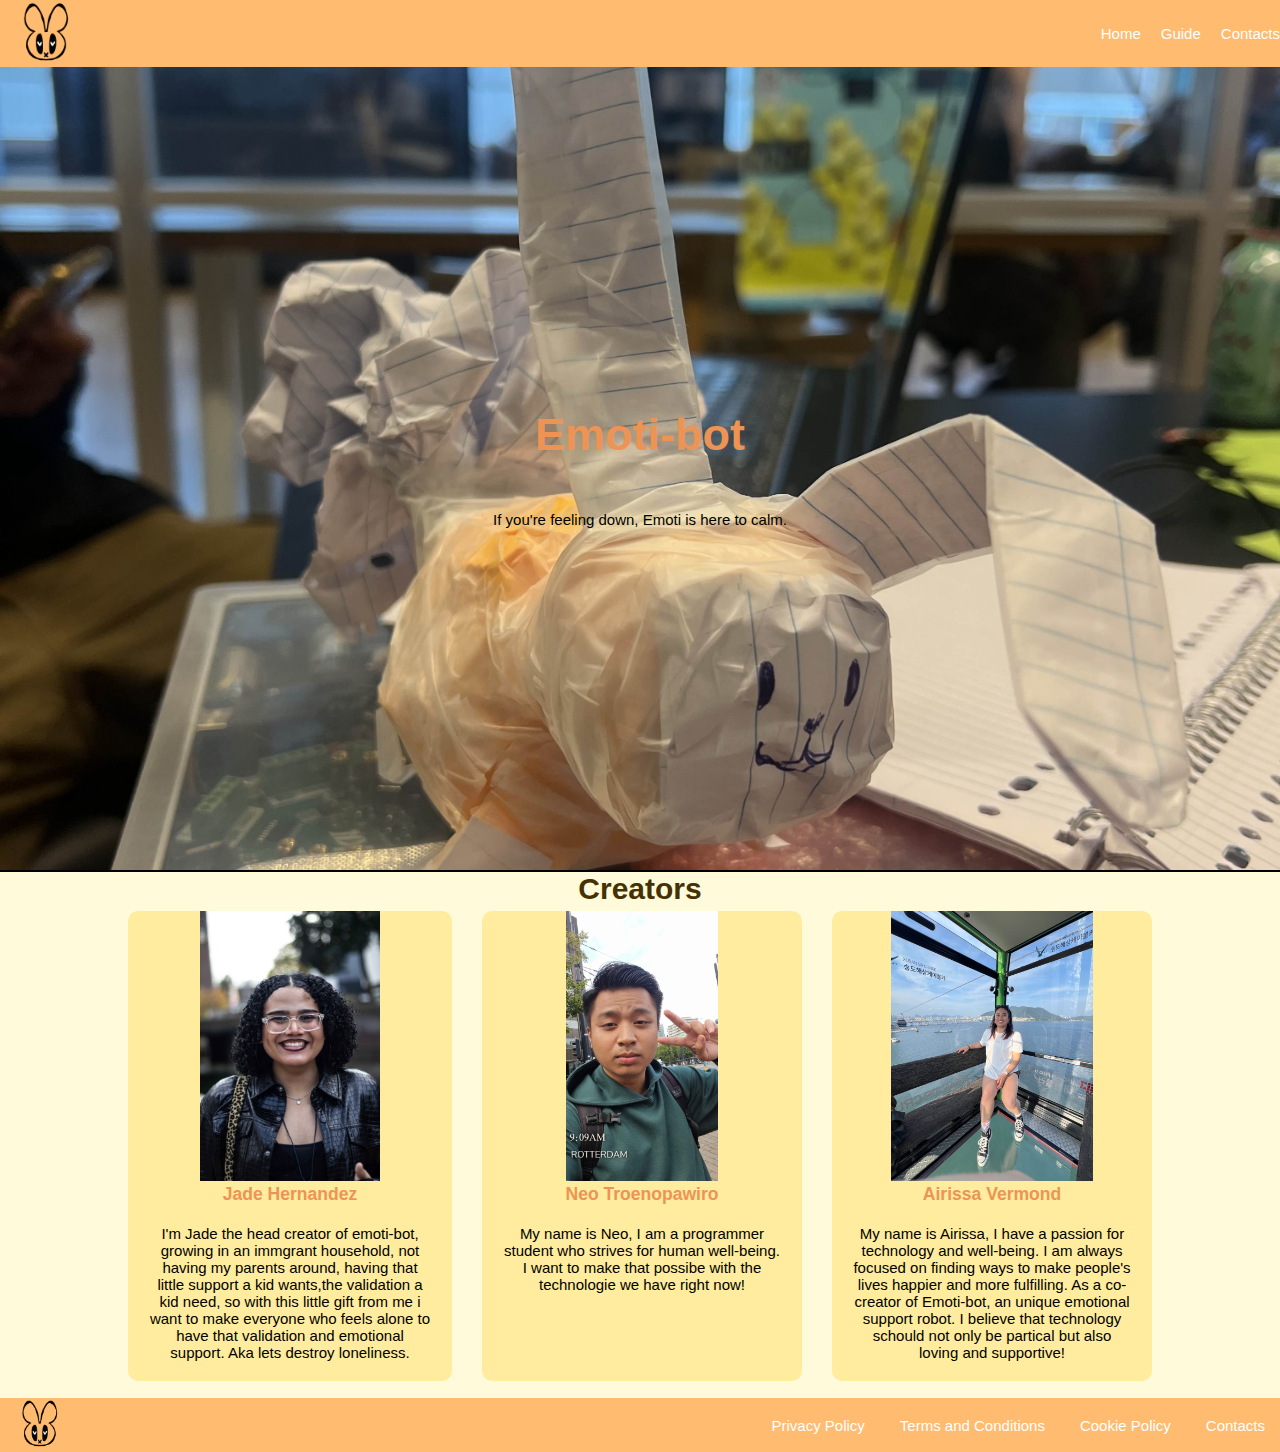
==== commit f1fb07b8: "Website afgemaakt, footer op responsive" ====
--- a/index.html
+++ b/index.html
@@ -16,13 +16,13 @@
         </div>
         <div class="links">
             <div class="a-center">
-            <a href="index.html">Home</a>
+                <a href="index.html">Home</a>
             </div>
             <div class="a-center">
-            <a href="guide.html">Guide</a>
+                <a href="guide.html">Guide</a>
             </div>
             <div class="a-center">
-            <a href="contacts.html">Contacts</a>
+                <a href="contacts.html">Contacts</a>
             </div>
         </div>
     </nav>
@@ -99,17 +99,25 @@
     </main>
     <br> <!--  kan met padding of margin -->
     <footer>
-        <div class="logo">
-            <img src="img/logo.png" alt="logo">
-        </div>
-        <div class="links">
-            <a href="privacy">Privacy Policy</a>
-            <a href="Terms">Terms and Conditions</a>
-            <a href="cookie">Cookie Policy</a>
-            <a href="contacts">Contacts</a>
-        </div>
-
-
+        <nav>
+            <div class="logo">
+                <img src="img/logo.png" alt="logo">
+            </div>
+            <div class="links">
+                <div class="a-center">
+                    <a href="privacy">Privacy Policy</a>
+                </div>
+                <div class="a-center">
+                    <a href="Terms">Terms and Conditions</a>
+                </div>
+                <div class="a-center">
+                    <a href="cookie">Cookie Policy</a>
+                </div>
+                <div class="a-center">
+                    <a href="contacts">Contacts</a>
+                </div>
+            </div>
+        </nav>
     </footer>
 </body>
 
--- a/CSS/style.css
+++ b/CSS/style.css
@@ -48,64 +48,6 @@
 
 }
 
-@media (width <=800px) {
-
-    .a-links {
-        display: flex;
-        align-self: center;
-    }
-
-    .logo {
-        align-content: center;
-        margin-top: 10px;
-    }
-
-    .a-center {
-        background-color: #d28d43;
-        border: 2px solid #a56b2d;
-        width: 100vw;
-        height: 4vh;
-        display: flex;
-        justify-content: center;
-
-
-    }
-
-    nav {
-        img {
-            width: 20vw;
-            justify-content: center;
-        }
-
-        /* a {
-            background-color: #db630c;
-            width: 70vw;
-            } */
-        height: 60vw;
-        display: flex;
-        flex-direction: column;
-        align-items: center;
-        font-size: 2rem;
-    }
-
-    .links {
-        /* gap: 15px; */
-        display: flex;
-        flex-direction: column;
-        align-items: center;
-
-    }
-
-    header {
-       
-        display: flex;
-        /* align-items: stretch; */
-        justify-content: center;
-    }
-  
-
-}
-
 h1 {
     font-size: 3rem;
 }
@@ -141,11 +83,11 @@
 
 #header-index {
     display: flex;
-    color: white;
-    flex-direction: column;
-    align-items: center;
+    flex-direction: column;
+    align-items: center;
+    justify-content: center;
+    /* align-content: center; */
     gap: 50px;
-    align-content: center;
     /* padding: 100px 200px; */
     border-bottom: 2px solid black;
     min-height: calc(90vh - 5px);
@@ -161,6 +103,8 @@
     display: flex;
     flex-direction: column;
     align-items: center;
+    justify-content: center;
+    /* align-content: center; */
     gap: 50px;
     /* padding: 100px 200px; */
     border-bottom: 2px solid black;
@@ -175,8 +119,11 @@
     display: flex;
     flex-direction: column;
     align-items: center;
+    justify-content: center;
+    /* align-content: center; */
     gap: 50px;
-    padding: 100px 200px;
+    /* gap: 50px; */
+    /* padding: 100px 200px; */
     border-bottom: 2px solid black;
     min-height: calc(80vh - 80px);
     background-image: url(../img/storybord.jpg);
@@ -194,10 +141,12 @@
     display: flex;
     flex-direction: column;
     align-items: center;
+    justify-content: center;
+    /* align-content: center; */
     gap: 50px;
-    padding: 100px 200px;
+    /* padding: 100px 200px; */
     border-bottom: 2px solid black;
-    min-height: calc(5vh - 50px);
+    min-height: calc(80vh - 80px);
     background-image: url(../img/logo.png);
     background-repeat: no-repeat;
     background-size: cover;
@@ -211,14 +160,6 @@
     text-align: center;
     gap: 30px;
 
-}
-
-@media (max-width: 768px) {
-    .creators {
-        flex-direction: column;
-        align-items: center;
-        width: 90vw;
-    }
 }
 
 .articles {
@@ -282,22 +223,6 @@
     width: 100%;
     height: 30vh;
     object-fit: contain
-}
-
-footer {
-    background-color: #ED9455;
-    display: flex;
-}
-
-footer img {
-    width: 4vw;
-}
-
-footer a {
-    margin-right: 15px;
-    text-decoration: none;
-    color: white;
-
 }
 
 /* CSS jade form*/
@@ -399,9 +324,78 @@
     cursor: pointer;
 }
 
+
+footer {
+    background-color: #ED9455;
+    /* display: flex; */
+}
+
+
+footer img {
+    flex: 1;
+    width: 4vw;
+}
+
+footer a {
+    margin-right: 15px;
+    text-decoration: none;
+    color: white;
+
+}
+
 /* @media jade */
 
 @media (width <=800px) {
+
+    .a-links {
+        display: flex;
+        align-self: center;
+    }
+
+    .a-center {
+        background-color: #d28d43;
+        border: 2px solid #a56b2d;
+        width: 100vw;
+        height: 4vh;
+        display: flex;
+        justify-content: center;
+
+
+    }
+
+    nav {
+        img {
+            width: 20vw;
+            justify-content: center;
+        }
+
+        height: 60vw;
+        display: flex;
+        flex-direction: column;
+        align-items: center;
+        font-size: 1rem;
+    }
+
+    .links {
+        /* gap: 15px; */
+        display: flex;
+        flex-direction: column;
+        justify-content: center;
+
+    }
+
+    header {
+        padding: 15vw;
+        display: flex;
+        /* align-items: stretch; */
+        justify-content: center;
+    }
+    .creators {
+        flex-direction: column;
+        align-items: center;
+        width: 90vw;
+    }
+
     .form {
         min-width: 90vw;
 
@@ -416,10 +410,8 @@
 
     }
 
-    .header-p {
-        max-width: 60vh;
-
-    }
+   
+
 
 }
 
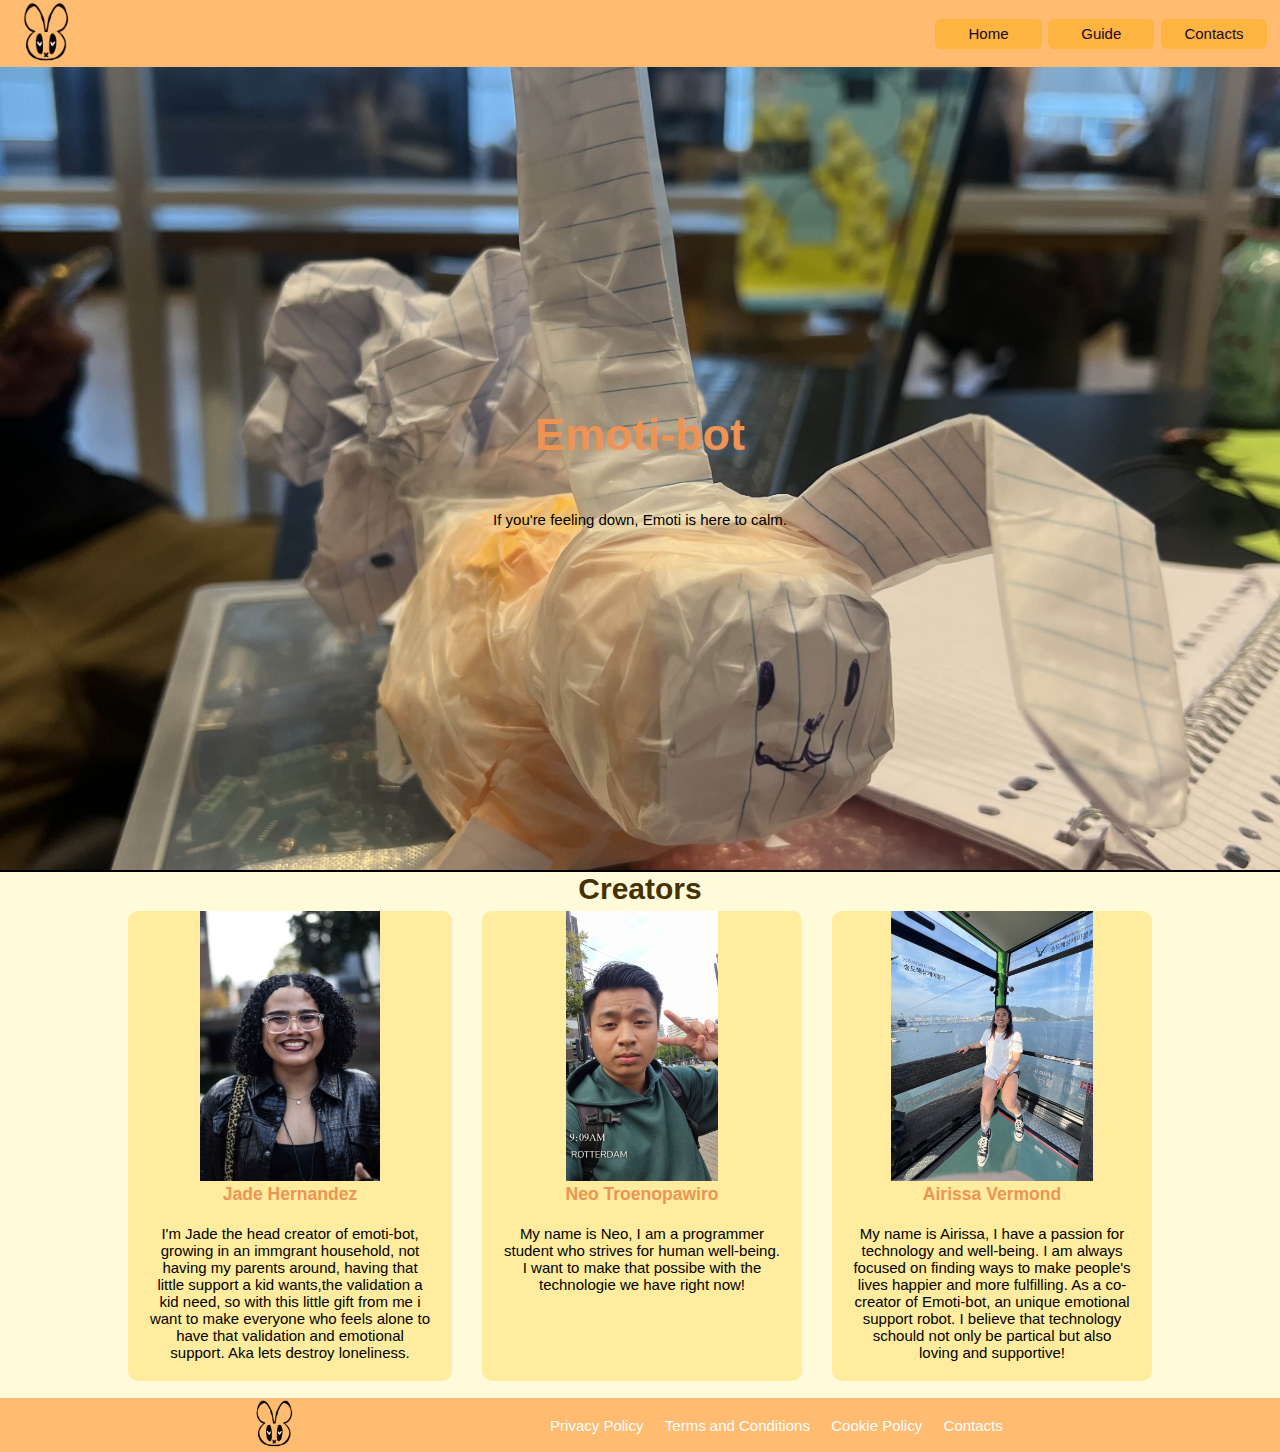
==== commit 6b80a95e: "Website nav en footer gefix" ====
--- a/index.html
+++ b/index.html
@@ -11,20 +11,22 @@
 
 <body>
     <nav>
-        <div class="logo">
-            <img src="img/logo.png" alt="logo">
-        </div>
-        <div class="links">
-            <div class="a-center">
-                <a href="index.html">Home</a>
+        
+            <div class="logo">
+                <img src="img/logo.png" alt="logo">
             </div>
-            <div class="a-center">
-                <a href="guide.html">Guide</a>
+            <div class="links">
+                <div class="a-center">
+                    <a href="index.html">Home</a>
+                </div>
+                <div class="a-center">
+                    <a href="guide.html">Guide</a>
+                </div>
+                <div class="a-center">
+                    <a href="contacts.html">Contacts</a>
+                </div>
             </div>
-            <div class="a-center">
-                <a href="contacts.html">Contacts</a>
-            </div>
-        </div>
+        
     </nav>
 
     <header id="header-index">
@@ -100,20 +102,20 @@
     <br> <!--  kan met padding of margin -->
     <footer>
         <nav>
-            <div class="logo">
+            <div class="logo-footer">
                 <img src="img/logo.png" alt="logo">
             </div>
-            <div class="links">
-                <div class="a-center">
+            <div class="links-footer">
+                <div class="a-center-footer">
                     <a href="privacy">Privacy Policy</a>
                 </div>
-                <div class="a-center">
+                <div class="a-center-footer">
                     <a href="Terms">Terms and Conditions</a>
                 </div>
-                <div class="a-center">
+                <div class="a-center-footer">
                     <a href="cookie">Cookie Policy</a>
                 </div>
-                <div class="a-center">
+                <div class="a-center-footer">
                     <a href="contacts">Contacts</a>
                 </div>
             </div>
--- a/CSS/style.css
+++ b/CSS/style.css
@@ -17,6 +17,7 @@
 nav {
     /* img {} */
     display: flex;
+    justify-content: space-evenly;
 }
 
 .logo {
@@ -33,19 +34,45 @@
     color: white;
 }
 
-.a-center {
-    display: flex;
-    flex-wrap: no-wrap;
-    align-content: space-between;
-}
-
-.links {
-    display: flex;
-    justify-content: space-between;
+
+.links,
+.links-footer {
+    display: flex;
+
     align-content: center;
     align-items: center;
-    gap: 20px;
-
+    gap: 0.5vw;
+    margin-right: 1vw;
+
+}
+
+.links a {
+    display: flex;
+    justify-content: center;
+    align-items: center;
+    text-align: center;
+
+    padding: 0.5vh 4vw;
+    width: 1.5vw;
+    color: rgb(21, 8, 41);
+
+    border: solid;
+    border-color: transparent;
+    border-width: 2px;
+    border-radius: 6px;
+    background-color: rgb(253, 180, 65);
+
+
+    transition: background-color 0.5s ease, color 0.3s ease, transform 0.3s ease;
+}
+
+
+
+.links a:hover {
+    background-color: rgb(245, 150, 50);
+    color: bisque;
+    cursor: pointer;
+    transform: scale(1.05);
 }
 
 h1 {
@@ -353,12 +380,13 @@
     }
 
     .a-center {
-        background-color: #d28d43;
+        /* background-color: #d28d43;
         border: 2px solid #a56b2d;
         width: 100vw;
-        height: 4vh;
+        height: 4vh; */
         display: flex;
         justify-content: center;
+
 
 
     }
@@ -382,6 +410,7 @@
         flex-direction: column;
         justify-content: center;
 
+
     }
 
     header {
@@ -390,6 +419,7 @@
         /* align-items: stretch; */
         justify-content: center;
     }
+
     .creators {
         flex-direction: column;
         align-items: center;
@@ -410,7 +440,18 @@
 
     }
 
-   
+    .a-center-footer a {
+        color: rgb(70, 49, 4);
+
+    }
+
+    .a-center-footer a:hover {
+
+        color: rgb(241, 237, 233);
+        cursor: pointer;
+    }
+
+
 
 
 }
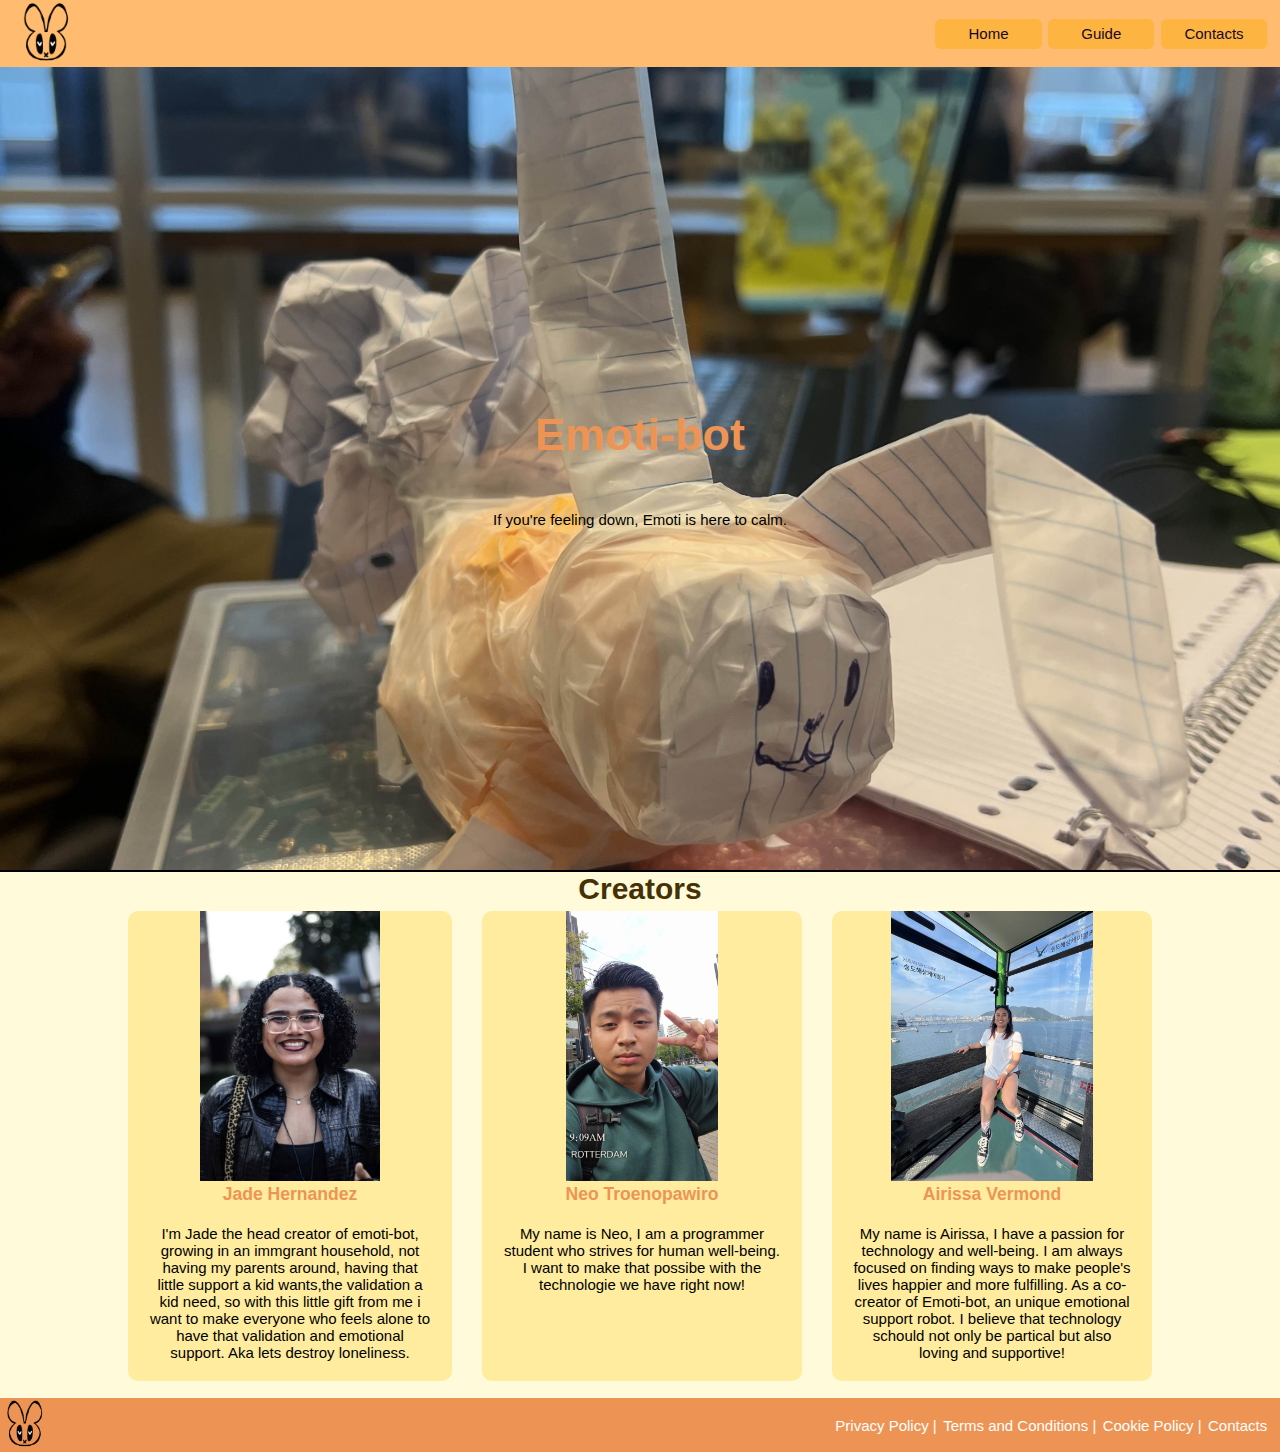
==== commit 82242c11: "@media nav en footer aangepast" ====
--- a/index.html
+++ b/index.html
@@ -11,22 +11,22 @@
 
 <body>
     <nav>
-        
-            <div class="logo">
-                <img src="img/logo.png" alt="logo">
+
+        <div class="logo">
+            <img src="img/logo.png" alt="logo">
+        </div>
+        <div class="links">
+            <div class="a-center">
+                <a href="index.html">Home</a>
             </div>
-            <div class="links">
-                <div class="a-center">
-                    <a href="index.html">Home</a>
-                </div>
-                <div class="a-center">
-                    <a href="guide.html">Guide</a>
-                </div>
-                <div class="a-center">
-                    <a href="contacts.html">Contacts</a>
-                </div>
+            <div class="a-center">
+                <a href="guide.html">Guide</a>
             </div>
-        
+            <div class="a-center">
+                <a href="contacts.html">Contacts</a>
+            </div>
+        </div>
+
     </nav>
 
     <header id="header-index">
@@ -101,25 +101,26 @@
     </main>
     <br> <!--  kan met padding of margin -->
     <footer>
-        <nav>
-            <div class="logo-footer">
-                <img src="img/logo.png" alt="logo">
+        
+        <div class="logo-footer">
+            <img src="img/logo.png" alt="logo">
+        </div>
+        <div class="links-footer">
+            <div class="a-center-footer">
+                <a href="privacy">Privacy Policy | </a>
             </div>
-            <div class="links-footer">
-                <div class="a-center-footer">
-                    <a href="privacy">Privacy Policy</a>
-                </div>
-                <div class="a-center-footer">
-                    <a href="Terms">Terms and Conditions</a>
-                </div>
-                <div class="a-center-footer">
-                    <a href="cookie">Cookie Policy</a>
-                </div>
-                <div class="a-center-footer">
-                    <a href="contacts">Contacts</a>
-                </div>
+            <div class="a-center-footer">
+                <a href="Terms">Terms and Conditions | </a>
             </div>
-        </nav>
+            <div class="a-center-footer">
+                <a href="cookie">Cookie Policy | </a>
+            </div>
+            <div class="a-center-footer">
+                <a href="contacts.html">Contacts</a>
+            </div>
+        </div>
+        
+
     </footer>
 </body>
 
--- a/CSS/style.css
+++ b/CSS/style.css
@@ -18,6 +18,7 @@
     /* img {} */
     display: flex;
     justify-content: space-evenly;
+
 }
 
 .logo {
@@ -332,7 +333,7 @@
 }
 
 #form-button {
-    padding: 1vh 20vw;
+    /* padding: 1vh 20vw; */
     color: rgb(21, 8, 41);
     border: solid;
     border-color: rgb(178, 104, 54);
@@ -354,22 +355,29 @@
 
 footer {
     background-color: #ED9455;
-    /* display: flex; */
-}
-
-
+    display: flex;
+
+}
+
+/* links-footer {
+    gap: 15vw;
+} */
 footer img {
+    width: 4vw;
+}
+
+footer .logo-footer {
     flex: 1;
-    width: 4vw;
 }
 
 footer a {
-    margin-right: 15px;
+    /* margin-right: 15px; */
     text-decoration: none;
     color: white;
 
 }
 
+
 /* @media jade */
 
 @media (width <=800px) {
@@ -377,6 +385,7 @@
     .a-links {
         display: flex;
         align-self: center;
+
     }
 
     .a-center {
@@ -386,14 +395,17 @@
         height: 4vh; */
         display: flex;
         justify-content: center;
-
-
-
+        /* padding: 5vh 5vw;   */
+        width: 5vw;
+    }
+
+    .logo {
+        flex: none;
     }
 
     nav {
         img {
-            width: 20vw;
+            width: 10vw;
             justify-content: center;
         }
 
@@ -409,6 +421,11 @@
         display: flex;
         flex-direction: column;
         justify-content: center;
+        gap: 2vw;
+
+        a {
+            border-width: 4vw 40vw;
+        }
 
 
     }
@@ -440,18 +457,34 @@
 
     }
 
-    .a-center-footer a {
-        color: rgb(70, 49, 4);
-
+    footer {
+        height: 10vh;
+    }
+    #footer-section {
+        display: flex;
+        justify-content: center;
+    }
+
+    .a-center-footer {
+        a {
+            color: rgb(70, 49, 4);
+        }
+        
     }
 
     .a-center-footer a:hover {
 
         color: rgb(241, 237, 233);
         cursor: pointer;
-    }
-
-
+
+    }
+
+    .logo-footer img {
+        width: 8vw;
+        /* display: flex;
+        align-content: space-evenly; */
+        
+    }
 
 
 }
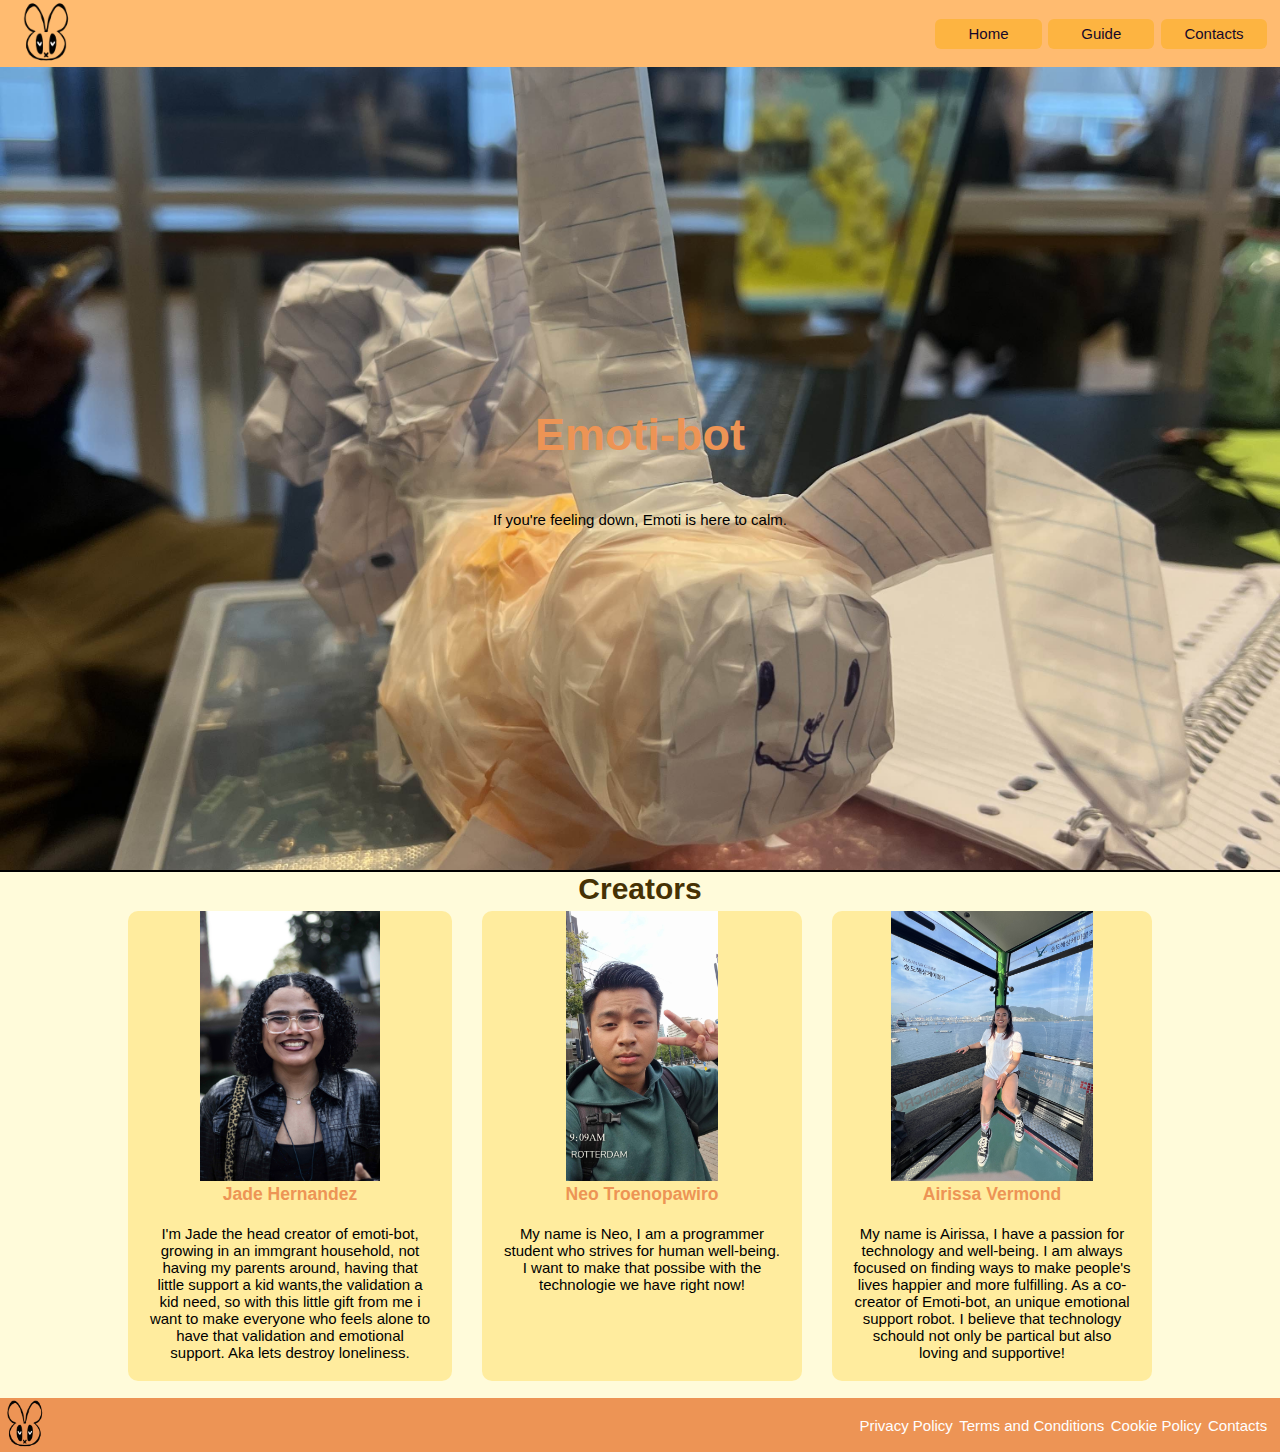
==== commit 6f988220: "fixed 1.0" ====
--- a/index.html
+++ b/index.html
@@ -101,25 +101,24 @@
     </main>
     <br> <!--  kan met padding of margin -->
     <footer>
-        
-        <div class="logo-footer">
-            <img src="img/logo.png" alt="logo">
-        </div>
-        <div class="links-footer">
-            <div class="a-center-footer">
-                <a href="privacy">Privacy Policy | </a>
+
+            <div class="logo-footer">
+                <img src="img/logo.png" alt="logo">
             </div>
-            <div class="a-center-footer">
-                <a href="Terms">Terms and Conditions | </a>
+            <div class="links-footer">
+                <div class="a-center-footer">
+                    <a href="privacy">Privacy Policy</a>
+                </div>
+                <div class="a-center-footer">
+                    <a href="Terms">Terms and Conditions</a>
+                </div>
+                <div class="a-center-footer">
+                    <a href="cookie">Cookie Policy</a>
+                </div>
+                <div class="a-center-footer">
+                    <a href="contacts.html">Contacts</a>
+                </div>
             </div>
-            <div class="a-center-footer">
-                <a href="cookie">Cookie Policy | </a>
-            </div>
-            <div class="a-center-footer">
-                <a href="contacts.html">Contacts</a>
-            </div>
-        </div>
-        
 
     </footer>
 </body>
--- a/CSS/style.css
+++ b/CSS/style.css
@@ -21,7 +21,7 @@
 
 }
 
-.logo {
+.logo  {
     flex: 1;
     margin-left: 15px;
 }
@@ -382,11 +382,11 @@
 
 @media (width <=800px) {
 
-    .a-links {
+    /* .a-links {
         display: flex;
         align-self: center;
 
-    }
+    } */
 
     .a-center {
         /* background-color: #d28d43;
@@ -397,6 +397,7 @@
         justify-content: center;
         /* padding: 5vh 5vw;   */
         width: 5vw;
+        /* padding: none; */
     }
 
     .logo {
@@ -425,9 +426,9 @@
 
         a {
             border-width: 4vw 40vw;
+            padding: none;
         }
-
-
+        
     }
 
     header {
@@ -460,6 +461,7 @@
     footer {
         height: 10vh;
     }
+
     #footer-section {
         display: flex;
         justify-content: center;
@@ -469,7 +471,7 @@
         a {
             color: rgb(70, 49, 4);
         }
-        
+
     }
 
     .a-center-footer a:hover {
@@ -480,12 +482,65 @@
     }
 
     .logo-footer img {
-        width: 8vw;
-        /* display: flex;
-        align-content: space-evenly; */
+        width: 10vw;
+        display: flex;
+        justify-content: center;
+
+    }
+
+    /* .a-links {
+        display: flex;
+        align-self: center;
+
+    } */
+
+    .a-center-footer {
+        /* background-color: #d28d43;
+        border: 2px solid #a56b2d;
+        width: 100vw;
+        height: 4vh; */
+        display: flex;
+        justify-content: center;
         
-    }
-
+        /* padding: 5vh 5vw;   */
+        width: 5vw;
+    }
+
+    .logo-footer{
+        flex: none;
+    }
+    
+    footer .logo-footer {
+        flex: none;
+        margin-bottom: 3vw;
+    }
+
+    footer {
+        img {
+            width: 10vw;
+            justify-content: center;
+        }
+
+        height: 25vh;
+        display: flex;
+        flex-direction: column;
+        align-items: center;
+        font-size: 1rem;
+    }
+
+    .links-footer {
+        /* gap: 15px; */
+        display: flex;
+        flex-direction: column;
+        justify-content: center;
+        gap: 2vw;
+        margin-right: none;
+
+        a {
+            border-width: 4vw 40vw;
+        }
+    }
+    
 
 }
 
